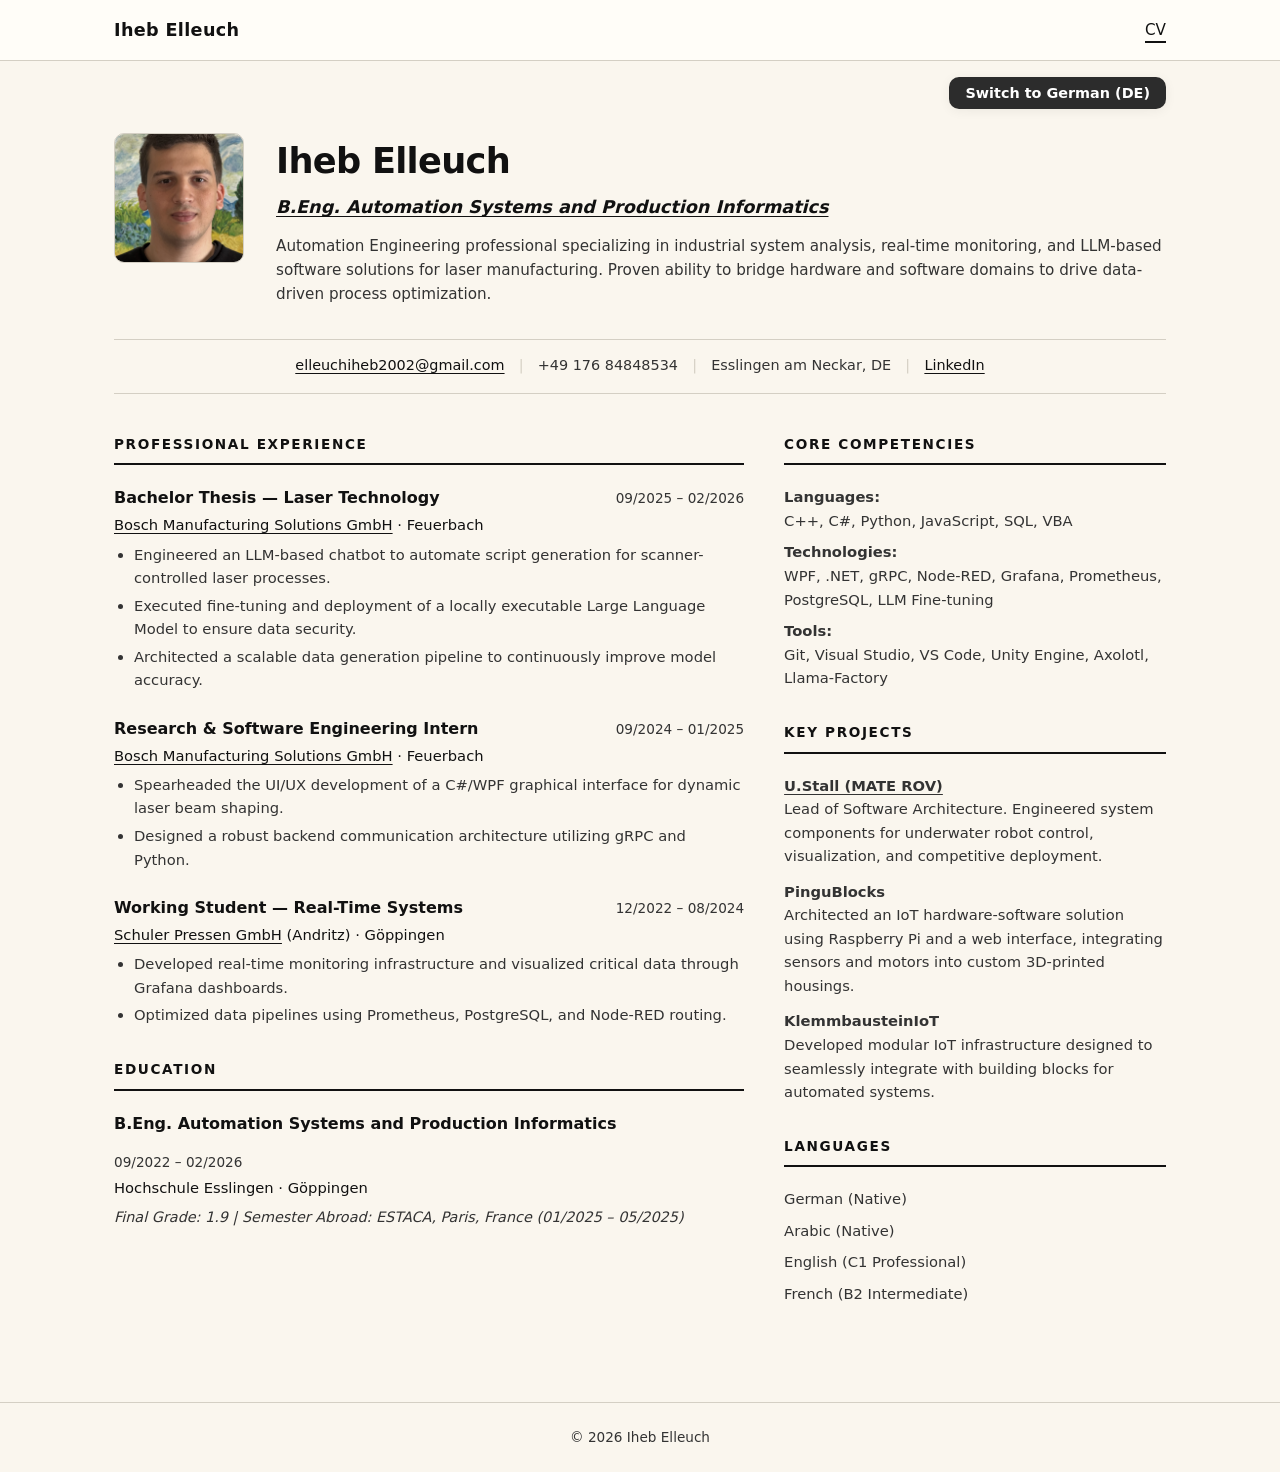
==== index.html @ a7fd56cc "initial push" ====
<!DOCTYPE html>
<html lang="en">
<head>
  <meta charset="UTF-8">
  <meta name="viewport" content="width=device-width, initial-scale=1.0">
  <title>Iheb Elleuch — CV</title>
  <link rel="stylesheet" href="css/styles.css">
  <style>
    /* Language Toggle Logic */
    body.lang-en .de { display: none !important; }
    body.lang-de .en { display: none !important; }
    
    .lang-toggle-container {
      max-width: var(--max-width);
      margin: 1rem auto -1rem;
      padding: 0 1.5rem;
      display: flex;
      justify-content: flex-end;
    }
    
    .lang-toggle-btn {
      background-color: var(--accent);
      color: #fff;
      border: none;
      padding: 8px 16px;
      border-radius: var(--radius);
      cursor: pointer;
      font-size: 0.9rem;
      font-weight: 600;
      font-family: inherit;
      transition: opacity 0.2s ease;
      box-shadow: var(--shadow);
    }
    
    .lang-toggle-btn:hover {
      opacity: 0.8;
    }
    
    @media print {
      .lang-toggle-container, .site-header, .site-footer { display: none; }
      body { background-color: #fff; }
    }
  </style>
</head>
<body class="lang-en">

  <header class="site-header">
    <div class="nav-inner">
      <a href="index.html" class="site-name">Iheb Elleuch</a>
      <nav>
        <ul class="site-nav">
          <li><a href="index.html" class="active">CV</a></li>
        </ul>
      </nav>
    </div>
  </header>

  <div class="lang-toggle-container">
    <button id="langToggleBtn" class="lang-toggle-btn">
      <span class="en">Switch to German (DE)</span>
      <span class="de">Wechseln zu Englisch (EN)</span>
    </button>
  </div>

  <main>
    <header class="cv-header">
      <img src="images/cv/cv_picture.JPG" alt="Iheb Elleuch" class="cv-photo">
      <div class="cv-intro">
        <h1>Iheb Elleuch</h1>
        <p class="degree">
          <span class="en"><a href="https://www.hs-esslingen.de/en/automation-systems-and-production-informatics" target="_blank" rel="noopener">B.Eng. Automation Systems and Production Informatics</a></span>
          <span class="de"><a href="https://www.hs-esslingen.de/automatisierungstechnik-und-produktionsinformatik-an-der-hochschule-esslingen" target="_blank" rel="noopener">B.Eng. Automatisierungssysteme und Produktionsinformatik</a></span>
        </p>
        <div class="summary">
          <p class="en">Automation Engineering professional specializing in industrial system analysis, real-time monitoring, and LLM-based software solutions for laser manufacturing. Proven ability to bridge hardware and software domains to drive data-driven process optimization.</p>
          <p class="de">Automatisierungstechnik-Absolvent spezialisiert auf die Analyse industrieller Systeme, Echtzeit-Überwachung und LLM-basierte Softwarelösungen für die Laserfertigung. Nachgewiesene Fähigkeit, Hardware und Software zur datengetriebenen Prozessoptimierung zu verknüpfen.</p>
        </div>
      </div>
    </header>

    <div class="contact-bar">
      <span><a href="mailto:elleuchiheb2002@gmail.com">elleuchiheb2002@gmail.com</a></span>
      <span class="contact-separator">|</span>
      <span>+49 176 84848534</span>
      <span class="contact-separator">|</span>
      <span>Esslingen am Neckar, DE</span>
      <span class="contact-separator">|</span>
      <span><a href="https://de.linkedin.com/in/iheb-elleuch" target="_blank" rel="noopener">LinkedIn</a></span>
    </div>

    <div class="cv-body">
      <div class="cv-main">
        
        <section class="cv-section">
          <h2><span class="en">Professional Experience</span><span class="de">Berufserfahrung</span></h2>

          <article class="entry">
            <div class="entry-header">
              <span class="entry-title">
                <span class="en">Bachelor Thesis — Laser Technology</span>
                <span class="de">Bachelor-Thesis — Lasertechnik</span>
              </span>
              <span class="entry-date">09/2025 – 02/2026</span>
            </div>
            <p class="entry-org"><a href="https://www.boschmanufacturingsolutions.com/" target="_blank" rel="noopener">Bosch Manufacturing Solutions GmbH</a> · Feuerbach</p>
            <ul>
              <li class="en">Engineered an LLM-based chatbot to automate script generation for scanner-controlled laser processes.</li>
              <li class="en">Executed fine-tuning and deployment of a locally executable Large Language Model to ensure data security.</li>
              <li class="en">Architected a scalable data generation pipeline to continuously improve model accuracy.</li>
              <li class="de">Entwicklung eines LLM-basierten Chatbots zur automatisierten Skripterstellung für Scanner-gesteuerte Laserprozesse.</li>
              <li class="de">Feinabstimmung und sichere Bereitstellung eines lokal ausführbaren Large Language Models.</li>
              <li class="de">Architektur einer skalierbaren Daten-Generierungspipeline zur kontinuierlichen Modellverbesserung.</li>
            </ul>
          </article>

          <article class="entry">
            <div class="entry-header">
              <span class="entry-title">
                <span class="en">Research & Software Engineering Intern</span>
                <span class="de">Praktikant — Research & Software Engineering</span>
              </span>
              <span class="entry-date">09/2024 – 01/2025</span>
            </div>
            <p class="entry-org"><a href="https://www.boschmanufacturingsolutions.com/" target="_blank" rel="noopener">Bosch Manufacturing Solutions GmbH</a> · Feuerbach</p>
            <ul>
              <li class="en">Spearheaded the UI/UX development of a C#/WPF graphical interface for dynamic laser beam shaping.</li>
              <li class="en">Designed a robust backend communication architecture utilizing gRPC and Python.</li>
              <li class="de">Leitung der UI/UX-Entwicklung einer grafischen Benutzeroberfläche (C#/WPF) für dynamische Laserstrahl-Formung.</li>
              <li class="de">Entwurf einer robusten Backend-Kommunikationsarchitektur mittels gRPC und Python.</li>
            </ul>
          </article>

          <article class="entry">
            <div class="entry-header">
              <span class="entry-title">
                <span class="en">Working Student — Real-Time Systems</span>
                <span class="de">Werkstudent — Echtzeitsysteme</span>
              </span>
              <span class="entry-date">12/2022 – 08/2024</span>
            </div>
            <p class="entry-org"><a href="https://www.schulergroup.com/" target="_blank" rel="noopener">Schuler Pressen GmbH</a> (Andritz) · Göppingen</p>
            <ul>
              <li class="en">Developed real-time monitoring infrastructure and visualized critical data through Grafana dashboards.</li>
              <li class="en">Optimized data pipelines using Prometheus, PostgreSQL, and Node-RED routing.</li>
              <li class="de">Entwicklung von Echtzeit-Überwachungsinfrastruktur und Visualisierung kritischer Daten in Grafana-Dashboards.</li>
              <li class="de">Optimierung von Daten-Pipelines unter Verwendung von Prometheus, PostgreSQL und Node-RED.</li>
            </ul>
          </article>
        </section>

        <section class="cv-section">
          <h2><span class="en">Education</span><span class="de">Akademischer Werdegang</span></h2>

          <article class="entry">
            <div class="entry-header">
              <span class="entry-title">
                <span class="en"><a href="https://www.hs-esslingen.de/maschinen-und-systeme/studiengaenge/automatisierungssysteme-und-produktionsinformatik-bachelor/" target="_blank" rel="noopener">B.Eng. Automation Systems and Production Informatics</a></span>
                <span class="de"><a href="https://www.hs-esslingen.de/maschinen-und-systeme/studiengaenge/automatisierungssysteme-und-produktionsinformatik-bachelor/" target="_blank" rel="noopener">B.Eng. Automatisierungssysteme und Produktionsinformatik</a></span>
              </span>
              <span class="entry-date">09/2022 – 02/2026</span>
            </div>
            <p class="entry-org">Hochschule Esslingen · Göppingen</p>
            <p class="entry-subtitle">
              <span class="en">Final Grade: 1.9 | Semester Abroad: ESTACA, Paris, France (01/2025 – 05/2025)</span>
              <span class="de">Abschlussnote: 1,9 | Auslandssemester: ESTACA, Paris, Frankreich (01/2025 – 05/2025)</span>
            </p>
          </article>
        </section>

      </div>

      <aside class="cv-sidebar">
        
        <section class="cv-section">
          <h2><span class="en">Core Competencies</span><span class="de">Kompetenzen</span></h2>
          <ul class="skills-list">
            <li>
              <strong><span class="en">Languages:</span><span class="de">Programmiersprachen:</span></strong><br>
              C++, C#, Python, JavaScript, SQL, VBA
            </li>
            <li>
              <strong><span class="en">Technologies:</span><span class="de">Technologien:</span></strong><br>
              WPF, .NET, gRPC, Node-RED, Grafana, Prometheus, PostgreSQL, LLM Fine-tuning
            </li>
            <li>
              <strong><span class="en">Tools:</span><span class="de">Werkzeuge:</span></strong><br>
              Git, Visual Studio, VS Code, Unity Engine, Axolotl, Llama-Factory
            </li>
          </ul>
        </section>

        <section class="cv-section">
          <h2><span class="en">Key Projects</span><span class="de">Schlüsselprojekte</span></h2>
          <ul class="project-list">
            <li>
              <strong><a href="https://www.hs-esslingen.de/wirtschaft-und-technik/forschung/projekte/standard-titel" target="_blank" rel="noopener">U.Stall (MATE ROV)</a></strong><br>
              <span class="en">Lead of Software Architecture. Engineered system components for underwater robot control, visualization, and competitive deployment.</span>
              <span class="de">Leitung der Software-Architektur. Entwicklung von Systemkomponenten für Unterwasser-Robotersteuerung, Visualisierung und Wettbewerbseinsätze.</span>
            </li>
            <li>
              <strong>PinguBlocks</strong><br>
              <span class="en">Architected an IoT hardware-software solution using Raspberry Pi and a web interface, integrating sensors and motors into custom 3D-printed housings.</span>
              <span class="de">Architektur einer IoT-Hardware-Software-Lösung mittels Raspberry Pi und Webinterface, Integration von Sensoren und Motoren in 3D-gedruckte Gehäuse.</span>
            </li>
            <li>
              <strong>KlemmbausteinIoT</strong><br>
              <span class="en">Developed modular IoT infrastructure designed to seamlessly integrate with building blocks for automated systems.</span>
              <span class="de">Entwicklung einer modularen IoT-Infrastruktur zur nahtlosen Integration mit Klemmbausteinen für automatisierte Systeme.</span>
            </li>
          </ul>
        </section>

        <section class="cv-section">
          <h2><span class="en">Languages</span><span class="de">Sprachen</span></h2>
          <ul class="lang-list">
            <li><span class="en">German (Native)</span><span class="de">Deutsch (Muttersprache)</span></li>
            <li><span class="en">Arabic (Native)</span><span class="de">Arabisch (Muttersprache)</span></li>
            <li><span class="en">English (C1 Professional)</span><span class="de">Englisch (C1 Fließend)</span></li>
            <li><span class="en">French (B2 Intermediate)</span><span class="de">Französisch (B2 Fortgeschritten)</span></li>
          </ul>
        </section>

      </aside>
    </div>
  </main>

  <footer class="site-footer">
    <p>&copy; 2026 Iheb Elleuch</p>
  </footer>

  <script src="script.js"></script>
</body>
</html>
---- css/styles.css ----
/* =============================================
   Personal Webpage — shared styles
   Vanilla background, black text, modern layout
   ============================================= */

*,
*::before,
*::after {
  box-sizing: border-box;
  margin: 0;
  padding: 0;
}

:root {
  --bg: #faf6ee;
  --bg-card: #fffdf8;
  --text: #111111;
  --text-muted: #333333;
  --border: #d4cfc4;
  --accent: #2c2c2c;
  --max-width: 1100px;
  --radius: 10px;
  --shadow: 0 2px 12px rgba(0, 0, 0, 0.06);
}

html {
  scroll-behavior: smooth;
}

body {
  font-family: "Segoe UI", system-ui, -apple-system, BlinkMacSystemFont, sans-serif;
  background-color: var(--bg);
  color: var(--text);
  line-height: 1.6;
  font-size: 16px;
  min-height: 100vh;
}

a {
  color: var(--text);
  text-decoration: underline;
  text-underline-offset: 3px;
  transition: opacity 0.2s ease;
}

a:hover {
  opacity: 0.7;
}

/* ---- Navigation ---- */

.site-header {
  background-color: var(--bg-card);
  border-bottom: 1px solid var(--border);
  position: sticky;
  top: 0;
  z-index: 100;
}

.nav-inner {
  max-width: var(--max-width);
  margin: 0 auto;
  padding: 1rem 1.5rem;
  display: flex;
  align-items: center;
  justify-content: space-between;
  gap: 1rem;
}

.site-name {
  font-size: 1.1rem;
  font-weight: 700;
  letter-spacing: 0.02em;
  text-decoration: none;
}

.site-nav {
  display: flex;
  gap: 1.5rem;
  list-style: none;
}

.site-nav a {
  text-decoration: none;
  font-weight: 500;
  font-size: 0.95rem;
  padding-bottom: 2px;
  border-bottom: 2px solid transparent;
}

.site-nav a:hover,
.site-nav a.active {
  opacity: 1;
  border-bottom-color: var(--text);
}

/* ---- Layout ---- */

main {
  max-width: var(--max-width);
  margin: 0 auto;
  padding: 2.5rem 1.5rem 4rem;
}

.page-title {
  font-size: 2rem;
  font-weight: 700;
  margin-bottom: 0.25rem;
  letter-spacing: -0.02em;
}

.page-subtitle {
  color: var(--text-muted);
  margin-bottom: 2.5rem;
  font-size: 1.05rem;
}

/* ---- CV: Header ---- */

.cv-header {
  display: flex;
  gap: 2rem;
  align-items: flex-start;
  margin-bottom: 2rem;
}

.cv-photo {
  flex-shrink: 0;
  width: 130px;
  height: 130px;
  border-radius: var(--radius);
  object-fit: cover;
  border: 1px solid var(--border);
  background-color: var(--bg-card);
}

.cv-photo-placeholder {
  display: flex;
  align-items: center;
  justify-content: center;
  font-size: 2.5rem;
  font-weight: 700;
  color: var(--text-muted);
  background: linear-gradient(135deg, #ede8dc, #e0d9c8);
}

.cv-intro h1 {
  font-size: 2.2rem;
  font-weight: 700;
  letter-spacing: -0.02em;
  margin-bottom: 0.25rem;
}

.cv-intro .degree {
  font-size: 1.1rem;
  font-weight: 600;
  font-style: italic;
  margin-bottom: 0.75rem;
}

.cv-intro .summary {
  color: var(--text-muted);
  font-size: 0.95rem;
}

.cv-intro .summary p + p {
  margin-top: 0.5rem;
}

/* ---- CV: Contact bar ---- */

.contact-bar {
  border-top: 1px solid var(--border);
  border-bottom: 1px solid var(--border);
  padding: 0.85rem 0;
  margin-bottom: 2.5rem;
  text-align: center;
  font-size: 0.9rem;
  color: var(--text-muted);
  line-height: 1.8;
}

.contact-bar a {
  color: var(--text);
}

.contact-separator {
  margin: 0 0.6rem;
  color: var(--border);
}

/* ---- CV: Two-column body ---- */

.cv-body {
  display: grid;
  grid-template-columns: 1.65fr 1fr;
  gap: 2.5rem;
}

/* ---- CV: Sections ---- */

.cv-section {
  margin-bottom: 2rem;
}

.cv-section h2 {
  font-size: 0.85rem;
  font-weight: 700;
  letter-spacing: 0.12em;
  text-transform: uppercase;
  padding-bottom: 0.5rem;
  border-bottom: 2px solid var(--text);
  margin-bottom: 1.25rem;
}

.entry {
  margin-bottom: 1.5rem;
}

.entry-header {
  display: flex;
  justify-content: space-between;
  align-items: baseline;
  gap: 1rem;
  flex-wrap: wrap;
  margin-bottom: 0.15rem;
}

.entry-title {
  font-weight: 700;
  font-size: 1rem;
}

.entry-title a {
  color: inherit;
  text-decoration: none;
}

.entry-title a:hover {
  text-decoration: underline;
  opacity: 1;
}

.project-list a {
  color: inherit;
}

.blog-content a {
  color: var(--text);
  font-weight: 500;
}

.blog-entry:target {
  outline: 2px solid var(--text);
  outline-offset: 4px;
}

.entry-date {
  font-size: 0.85rem;
  color: var(--text-muted);
  white-space: nowrap;
}

.entry-org {
  font-size: 0.92rem;
  margin-bottom: 0.35rem;
}

.entry-subtitle {
  font-style: italic;
  font-size: 0.9rem;
  color: var(--text-muted);
  margin-bottom: 0.35rem;
}

.entry ul {
  margin-left: 1.25rem;
  font-size: 0.92rem;
  color: var(--text-muted);
}

.entry ul li {
  margin-bottom: 0.25rem;
}

.skills-list,
.lang-list,
.project-list {
  list-style: none;
  margin-left: 0;
  font-size: 0.92rem;
}

.skills-list li,
.lang-list li,
.project-list li {
  margin-bottom: 0.5rem;
  color: var(--text-muted);
}

.project-list li + li {
  margin-top: 0.75rem;
}

/* ---- Blog ---- */

.blog-grid {
  display: flex;
  flex-direction: column;
  gap: 2.5rem;
}

/*
  To add a new blog entry, copy the entire <article class="blog-entry"> block
  below and paste it inside .blog-grid. Update the image src, date, title,
  and paragraph text.
*/

.blog-entry {
  display: grid;
  grid-template-columns: 280px 1fr;
  gap: 2rem;
  background-color: var(--bg-card);
  border: 1px solid var(--border);
  border-radius: var(--radius);
  overflow: hidden;
  box-shadow: var(--shadow);
}

.blog-entry img {
  width: 100%;
  height: 100%;
  min-height: 200px;
  object-fit: cover;
  display: block;
}

.blog-content {
  padding: 1.75rem 1.75rem 1.75rem 0;
  display: flex;
  flex-direction: column;
  justify-content: center;
}

.blog-content time {
  font-size: 0.82rem;
  color: var(--text-muted);
  letter-spacing: 0.04em;
  text-transform: uppercase;
  margin-bottom: 0.5rem;
}

.blog-content h2 {
  font-size: 1.35rem;
  font-weight: 700;
  margin-bottom: 0.75rem;
  letter-spacing: -0.01em;
}

.blog-content p {
  color: var(--text-muted);
  font-size: 0.95rem;
}

.blog-content p + p {
  margin-top: 0.75rem;
}

/* ---- Footer ---- */

.site-footer {
  border-top: 1px solid var(--border);
  text-align: center;
  padding: 1.5rem;
  font-size: 0.85rem;
  color: var(--text-muted);
}

/* ---- Responsive ---- */

@media (max-width: 768px) {
  .cv-header {
    flex-direction: column;
    align-items: center;
    text-align: center;
  }

  .cv-body {
    grid-template-columns: 1fr;
  }

  .contact-bar {
    font-size: 0.82rem;
  }

  .contact-separator {
    display: none;
  }

  .contact-bar span {
    display: block;
  }

  .blog-entry {
    grid-template-columns: 1fr;
  }

  .blog-content {
    padding: 1.25rem 1.5rem 1.5rem;
  }

  .nav-inner {
    flex-direction: column;
    align-items: flex-start;
  }
}
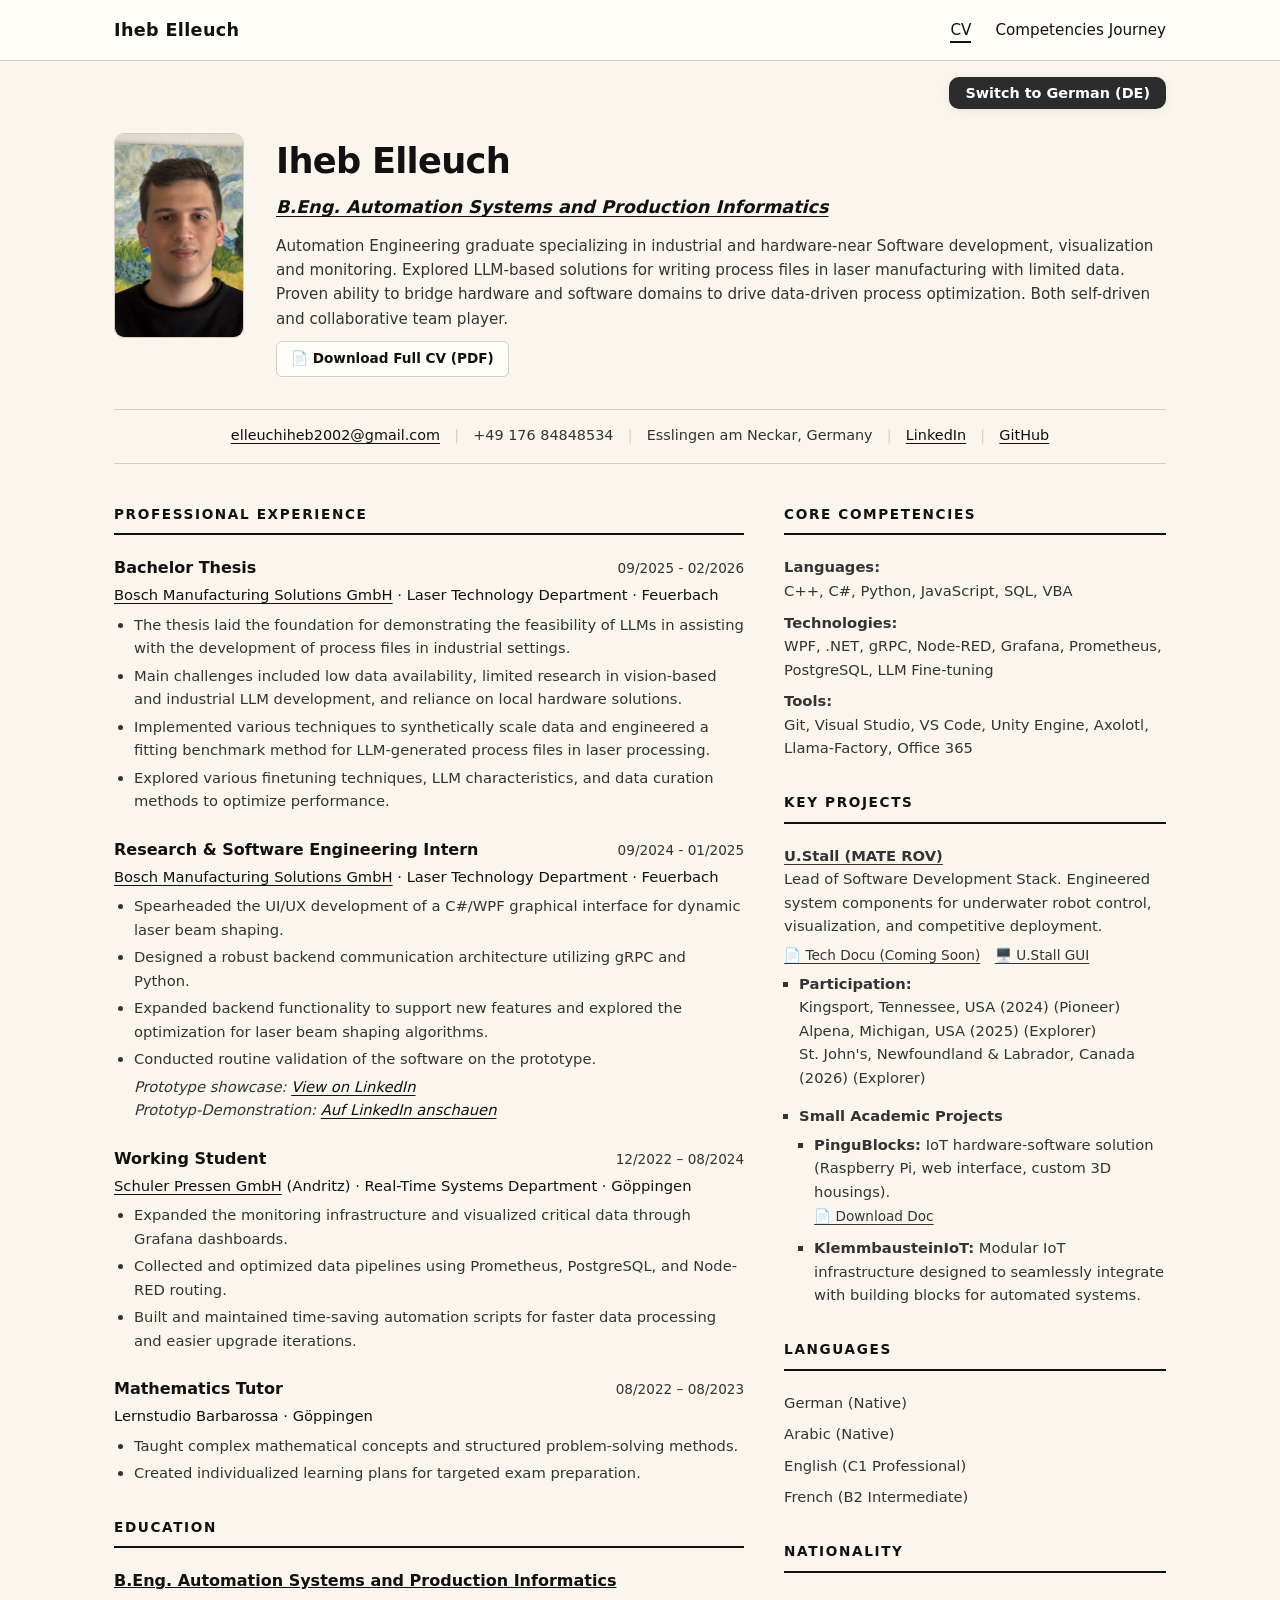
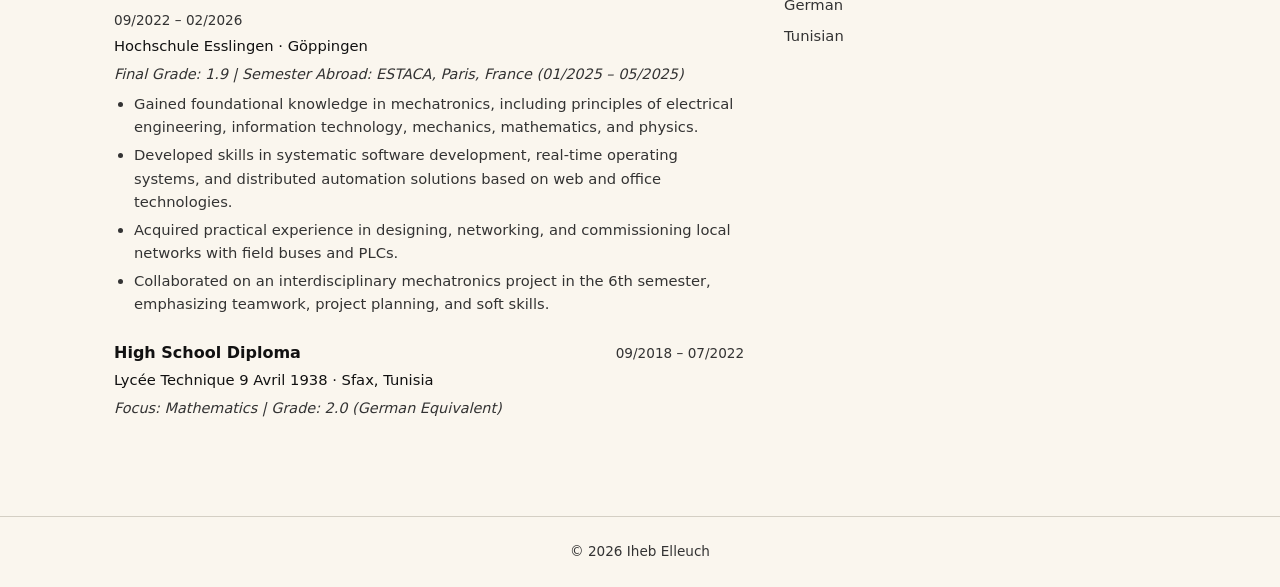
==== commit 50aa1e4a: "Fixed the professional experience, Education, Core Competencies and Halfway the key projects, added " ====
--- a/index.html
+++ b/index.html
@@ -3,7 +3,7 @@
 <head>
   <meta charset="UTF-8">
   <meta name="viewport" content="width=device-width, initial-scale=1.0">
-  <title>Iheb Elleuch — CV</title>
+  <title>Iheb Elleuch - Curriculum Vitae</title>
   <link rel="stylesheet" href="css/styles.css">
   <style>
     /* Language Toggle Logic */
@@ -32,12 +32,31 @@
       box-shadow: var(--shadow);
     }
     
-    .lang-toggle-btn:hover {
-      opacity: 0.8;
-    }
+    .lang-toggle-btn:hover { opacity: 0.8; }
+
+    /* Download Buttons */
+    .download-btn {
+      display: inline-block;
+      background-color: var(--bg-card);
+      border: 1px solid var(--border);
+      color: var(--text);
+      padding: 6px 14px;
+      border-radius: 6px;
+      font-size: 0.85rem;
+      font-weight: 600;
+      text-decoration: none;
+      margin-top: 10px;
+      transition: all 0.2s;
+    }
+    .download-btn:hover {
+      background-color: var(--text);
+      color: var(--bg);
+      text-decoration: none;
+    }
+    .doc-link { font-size: 0.85rem; font-weight: 500; margin-right: 10px; }
     
     @media print {
-      .lang-toggle-container, .site-header, .site-footer { display: none; }
+      .lang-toggle-container, .site-header, .site-footer, .download-btn { display: none; }
       body { background-color: #fff; }
     }
   </style>
@@ -50,6 +69,7 @@
       <nav>
         <ul class="site-nav">
           <li><a href="index.html" class="active">CV</a></li>
+          <li><a href="skills.html"><span class="en">Competencies Journey</span><span class="de">Kompetenz-Entwicklung</span></a></li>
         </ul>
       </nav>
     </div>
@@ -68,12 +88,17 @@
       <div class="cv-intro">
         <h1>Iheb Elleuch</h1>
         <p class="degree">
-          <span class="en"><a href="https://www.hs-esslingen.de/en/automation-systems-and-production-informatics" target="_blank" rel="noopener">B.Eng. Automation Systems and Production Informatics</a></span>
-          <span class="de"><a href="https://www.hs-esslingen.de/automatisierungstechnik-und-produktionsinformatik-an-der-hochschule-esslingen" target="_blank" rel="noopener">B.Eng. Automatisierungssysteme und Produktionsinformatik</a></span>
+          <span class="en"><a href="https://www.hs-esslingen.de/maschinen-und-systeme/studiengaenge/automatisierungssysteme-und-produktionsinformatik-bachelor/" target="_blank" rel="noopener">B.Eng. Automation Systems and Production Informatics</a></span>
+          <span class="de"><a href="https://www.hs-esslingen.de/maschinen-und-systeme/studiengaenge/automatisierungssysteme-und-produktionsinformatik-bachelor/" target="_blank" rel="noopener">B.Eng. Automatisierungssysteme und Produktionsinformatik</a></span>
         </p>
         <div class="summary">
-          <p class="en">Automation Engineering professional specializing in industrial system analysis, real-time monitoring, and LLM-based software solutions for laser manufacturing. Proven ability to bridge hardware and software domains to drive data-driven process optimization.</p>
-          <p class="de">Automatisierungstechnik-Absolvent spezialisiert auf die Analyse industrieller Systeme, Echtzeit-Überwachung und LLM-basierte Softwarelösungen für die Laserfertigung. Nachgewiesene Fähigkeit, Hardware und Software zur datengetriebenen Prozessoptimierung zu verknüpfen.</p>
+          <p class="en">Automation Engineering graduate specializing in industrial and hardware-near Software development, visualization and monitoring. Explored LLM-based solutions for writing process files in laser manufacturing with limited data. Proven ability to bridge hardware and software domains to drive data-driven process optimization. Both self-driven and collaborative team player.</p>
+          <p class="de">Automatisierungstechnik-Absolvent spezialisiert auf die Analyse industrieller und hardware-nahe Systeme, Visualisierung und Überwachung. Habe LLM-basierte Lösungen für die Erstellung von Prozessdateien in der Laserfertigung mit begrenzten Daten erforscht. Nachgewiesene Fähigkeit, Hardware- und Softwarebereiche zu überbrücken, um datengesteuerte Prozessoptimierung voranzutreiben. Sowohl eigenverantwortlich als auch teamfähig.</p>
+          
+          <div class="resume-downloads">
+            <a href="lebenslauf_en.pdf" target="_blank" class="download-btn en">📄 Download Full CV (PDF)</a>
+            <a href="lebenslauf_de.pdf" target="_blank" class="download-btn de">📄 Lebenslauf Herunterladen (PDF)</a>
+          </div>
         </div>
       </div>
     </header>
@@ -83,9 +108,11 @@
       <span class="contact-separator">|</span>
       <span>+49 176 84848534</span>
       <span class="contact-separator">|</span>
-      <span>Esslingen am Neckar, DE</span>
+      <span>Esslingen am Neckar, Germany</span>
       <span class="contact-separator">|</span>
       <span><a href="https://de.linkedin.com/in/iheb-elleuch" target="_blank" rel="noopener">LinkedIn</a></span>
+      <span class="contact-separator">|</span>
+      <span><a href="https://github.com/Sparta-IoT" target="_blank" rel="noopener">GitHub</a></span>
     </div>
 
     <div class="cv-body">
@@ -97,19 +124,24 @@
           <article class="entry">
             <div class="entry-header">
               <span class="entry-title">
-                <span class="en">Bachelor Thesis — Laser Technology</span>
-                <span class="de">Bachelor-Thesis — Lasertechnik</span>
-              </span>
-              <span class="entry-date">09/2025 – 02/2026</span>
-            </div>
-            <p class="entry-org"><a href="https://www.boschmanufacturingsolutions.com/" target="_blank" rel="noopener">Bosch Manufacturing Solutions GmbH</a> · Feuerbach</p>
+                <span class="en">Bachelor Thesis</span>
+                <span class="de">Bachelor-Thesis</span>
+              </span>
+              <span class="entry-date">09/2025 - 02/2026</span>
+            </div>
+            <p class="entry-org"><a href="https://www.boschmanufacturingsolutions.com/" target="_blank" rel="noopener">Bosch Manufacturing Solutions GmbH</a> · Laser Technology Department · Feuerbach</p>
             <ul>
-              <li class="en">Engineered an LLM-based chatbot to automate script generation for scanner-controlled laser processes.</li>
-              <li class="en">Executed fine-tuning and deployment of a locally executable Large Language Model to ensure data security.</li>
-              <li class="en">Architected a scalable data generation pipeline to continuously improve model accuracy.</li>
-              <li class="de">Entwicklung eines LLM-basierten Chatbots zur automatisierten Skripterstellung für Scanner-gesteuerte Laserprozesse.</li>
-              <li class="de">Feinabstimmung und sichere Bereitstellung eines lokal ausführbaren Large Language Models.</li>
-              <li class="de">Architektur einer skalierbaren Daten-Generierungspipeline zur kontinuierlichen Modellverbesserung.</li>
+                <li class="en">The thesis laid the foundation for demonstrating the feasibility of LLMs in assisting with the development of process files in industrial settings.</li>
+                <li class="en">Main challenges included low data availability, limited research in vision-based and industrial LLM development, and reliance on local hardware solutions.</li>
+                <li class="en">Implemented various techniques to synthetically scale data and engineered a fitting benchmark method for LLM-generated process files in laser processing.</li>
+                <li class="en">Explored various finetuning techniques, LLM characteristics, and data curation methods to optimize performance.</li>
+
+
+                <li class="de">Die Thesis legte den Grundstein für den Nachweis der Machbarkeit von LLMs bei der Unterstützung der Entwicklung von Prozessdateien in industriellen Umgebungen.</li>
+                <li class="de">Hauptherausforderungen waren begrenzte Datenverfügbarkeit, fehlende Forschung in der Vision-basierten und industriellen LLM-Entwicklung sowie die Abhängigkeit von lokalen Hardware-Lösungen.</li>
+                <li class="de">Implementierung verschiedener Techniken zur synthetischen Datenskalierung und Entwicklung einer geeigneten Benchmark-Methode für LLM-generierte Prozessdateien in der Laserverarbeitung.</li>
+                <li class="de">Exploration verschiedener Feinabstimmungstechniken, LLM-Charakteristiken und Daten-Kurations-Methoden zur Optimierung der Leistung.</li>
+
             </ul>
           </article>
 
@@ -117,33 +149,61 @@
             <div class="entry-header">
               <span class="entry-title">
                 <span class="en">Research & Software Engineering Intern</span>
-                <span class="de">Praktikant — Research & Software Engineering</span>
-              </span>
-              <span class="entry-date">09/2024 – 01/2025</span>
-            </div>
-            <p class="entry-org"><a href="https://www.boschmanufacturingsolutions.com/" target="_blank" rel="noopener">Bosch Manufacturing Solutions GmbH</a> · Feuerbach</p>
+                <span class="de">Praktikant in Research & Software Engineering</span>
+              </span>
+              <span class="entry-date">09/2024 - 01/2025</span>
+            </div>
+            <p class="entry-org"><a href="https://www.boschmanufacturingsolutions.com/" target="_blank" rel="noopener">Bosch Manufacturing Solutions GmbH</a> · Laser Technology Department · Feuerbach</p>
             <ul>
               <li class="en">Spearheaded the UI/UX development of a C#/WPF graphical interface for dynamic laser beam shaping.</li>
               <li class="en">Designed a robust backend communication architecture utilizing gRPC and Python.</li>
-              <li class="de">Leitung der UI/UX-Entwicklung einer grafischen Benutzeroberfläche (C#/WPF) für dynamische Laserstrahl-Formung.</li>
-              <li class="de">Entwurf einer robusten Backend-Kommunikationsarchitektur mittels gRPC und Python.</li>
+              <li class="en">Expanded backend functionality to support new features and explored the optimization for laser beam shaping algorithms.</li>
+              <li class="en">Conducted routine validation of the software on the prototype.</li>
+              <p class="small"><em>Prototype showcase: <a href="https://www.linkedin.com/feed/update/urn:li:activity:7360064266697097216/?utm_source=share&utm_medium=member_desktop&rcm=ACoAAEjLqnwBWwUsGKeiR2lp2EZqhVwUmLXIras" target="_blank" rel="noopener">View on LinkedIn</a></em></p>
+
+
+              <li class="de">Leitete die UI/UX-Entwicklung einer C#/WPF-Benutzeroberfläche für die dynamische Laserstrahlformung.</li>
+              <li class="de">Entwarf eine robuste Backend-Kommunikationsarchitektur mit gRPC und Python.</li>
+              <li class="de">Erweiterte die Backend-Funktionalität zur Unterstützung neuer Funktionen und optimierte Algorithmen für die Laserstrahlformung.</li>
+              <li class="de">Führte routinemäßige Validierungen des Software-Prototyps durch.</li>
+              <p class="small"><em>Prototyp-Demonstration: <a href="https://www.linkedin.com/feed/update/urn:li:activity:7360064266697097216/?utm_source=share&utm_medium=member_desktop&rcm=ACoAAEjLqnwBWwUsGKeiR2lp2EZqhVwUmLXIras" target="_blank" rel="noopener">Auf LinkedIn anschauen</a></em></p>
+
             </ul>
           </article>
 
           <article class="entry">
             <div class="entry-header">
               <span class="entry-title">
-                <span class="en">Working Student — Real-Time Systems</span>
-                <span class="de">Werkstudent — Echtzeitsysteme</span>
+                <span class="en">Working Student</span>
+                <span class="de">Werkstudent</span>
               </span>
               <span class="entry-date">12/2022 – 08/2024</span>
             </div>
-            <p class="entry-org"><a href="https://www.schulergroup.com/" target="_blank" rel="noopener">Schuler Pressen GmbH</a> (Andritz) · Göppingen</p>
+            <p class="entry-org"><a href="https://www.schulergroup.com/" target="_blank" rel="noopener">Schuler Pressen GmbH</a> (Andritz) · Real-Time Systems Department · Göppingen</p>
             <ul>
-              <li class="en">Developed real-time monitoring infrastructure and visualized critical data through Grafana dashboards.</li>
-              <li class="en">Optimized data pipelines using Prometheus, PostgreSQL, and Node-RED routing.</li>
-              <li class="de">Entwicklung von Echtzeit-Überwachungsinfrastruktur und Visualisierung kritischer Daten in Grafana-Dashboards.</li>
-              <li class="de">Optimierung von Daten-Pipelines unter Verwendung von Prometheus, PostgreSQL und Node-RED.</li>
+              <li class="en">Expanded the monitoring infrastructure and visualized critical data through Grafana dashboards.</li>
+              <li class="en">Collected and optimized data pipelines using Prometheus, PostgreSQL, and Node-RED routing.</li>
+              <li class="en">Built and maintained time-saving automation scripts for faster data processing and easier upgrade iterations.</li>
+          <li class="de">Erweiterte die Überwachungsinfrastruktur und visualisierte kritische Daten durch Grafana-Dashboards.</li>
+<li class="de">Erfasste und optimierte Datenpipelines mit Prometheus, PostgreSQL und Node-RED-Routing.</li>
+<li class="de">Entwickelte und wartete zeitsparende Automatisierungsskripte für schnellere Datenverarbeitung und einfachere Upgrade-Iterationen.</li>
+ </ul>
+          </article>
+
+          <article class="entry">
+            <div class="entry-header">
+              <span class="entry-title">
+                <span class="en">Mathematics Tutor</span>
+                <span class="de">Nachhilfetutor für Mathematik</span>
+              </span>
+              <span class="entry-date">08/2022 – 08/2023</span>
+            </div>
+            <p class="entry-org">Lernstudio Barbarossa · Göppingen</p>
+            <ul>
+              <li class="en">Taught complex mathematical concepts and structured problem-solving methods.</li>
+              <li class="en">Created individualized learning plans for targeted exam preparation.</li>
+              <li class="de">Vermittlung komplexer mathematischer Sachverhalte durch zielgruppengerechte Aufbereitung.</li>
+              <li class="de">Erstellung individueller Lernpläne zur gezielten Prüfungsvorbereitung.</li>
             </ul>
           </article>
         </section>
@@ -154,8 +214,8 @@
           <article class="entry">
             <div class="entry-header">
               <span class="entry-title">
-                <span class="en"><a href="https://www.hs-esslingen.de/maschinen-und-systeme/studiengaenge/automatisierungssysteme-und-produktionsinformatik-bachelor/" target="_blank" rel="noopener">B.Eng. Automation Systems and Production Informatics</a></span>
-                <span class="de"><a href="https://www.hs-esslingen.de/maschinen-und-systeme/studiengaenge/automatisierungssysteme-und-produktionsinformatik-bachelor/" target="_blank" rel="noopener">B.Eng. Automatisierungssysteme und Produktionsinformatik</a></span>
+                <u><span class="en"><a href="https://www.hs-esslingen.de/en/automation-systems-and-production-informatics" target="_blank" rel="noopener">B.Eng. Automation Systems and Production Informatics</a></span></u>
+                 <u><span class="de"><a href="https://www.hs-esslingen.de/automatisierungstechnik-und-produktionsinformatik-an-der-hochschule-esslingen" target="_blank" rel="noopener">B.Eng. Automatisierungssysteme und Produktionsinformatik</a></span></u>
               </span>
               <span class="entry-date">09/2022 – 02/2026</span>
             </div>
@@ -163,6 +223,31 @@
             <p class="entry-subtitle">
               <span class="en">Final Grade: 1.9 | Semester Abroad: ESTACA, Paris, France (01/2025 – 05/2025)</span>
               <span class="de">Abschlussnote: 1,9 | Auslandssemester: ESTACA, Paris, Frankreich (01/2025 – 05/2025)</span>
+              <ul>
+                <li class="en">Gained foundational knowledge in mechatronics, including principles of electrical engineering, information technology, mechanics, mathematics, and physics.</li>
+                <li class="en">Developed skills in systematic software development, real-time operating systems, and distributed automation solutions based on web and office technologies.</li>
+                <li class="en">Acquired practical experience in designing, networking, and commissioning local networks with field buses and PLCs.</li>
+                <li class="en">Collaborated on an interdisciplinary mechatronics project in the 6th semester, emphasizing teamwork, project planning, and soft skills.</li>
+                <li class="de">Erwarb mechatronische Grundausbildung, darunter Grundlagen der Elektrotechnik, Informationstechnik, Mechanik, Mathematik und Physik.</li>
+                <li class="de">Entwickelte Fähigkeiten in der systematischen Softwareentwicklung, bei Echtzeitbetriebssystemen sowie in dezentralen Automatisierungslösungen auf Basis von Web- und Office-Technologien.</li>
+                <li class="de">Sammelte praktische Erfahrung in der Konzeption, Vernetzung und Inbetriebnahme von lokalen Netzen mit Feldbussen und SPS-Steuerungen.</li>
+                <li class="de">Arbeitete im 6. Semester an einem interdisziplinären mechatronischen Projekt mit Fokus auf Teamarbeit, Projektplanung und Softskills.</li>
+              </ul>
+            </p>
+          </article>
+
+          <article class="entry">
+            <div class="entry-header">
+              <span class="entry-title">
+                <span class="en">High School Diploma</span>
+                <span class="de">Allgemeine Hochschulreife</span>
+              </span>
+              <span class="entry-date">09/2018 – 07/2022</span>
+            </div>
+            <p class="entry-org">Lycée Technique 9 Avril 1938 · Sfax, Tunisia</p>
+            <p class="entry-subtitle">
+              <span class="en">Focus: Mathematics | Grade: 2.0 (German Equivalent)</span>
+              <span class="de">Schwerpunkt: Mathematik | Note: 2,0 (Äquivalent)</span>
             </p>
           </article>
         </section>
@@ -184,7 +269,7 @@
             </li>
             <li>
               <strong><span class="en">Tools:</span><span class="de">Werkzeuge:</span></strong><br>
-              Git, Visual Studio, VS Code, Unity Engine, Axolotl, Llama-Factory
+              Git, Visual Studio, VS Code, Unity Engine, Axolotl, Llama-Factory, Office 365
             </li>
           </ul>
         </section>
@@ -194,18 +279,33 @@
           <ul class="project-list">
             <li>
               <strong><a href="https://www.hs-esslingen.de/wirtschaft-und-technik/forschung/projekte/standard-titel" target="_blank" rel="noopener">U.Stall (MATE ROV)</a></strong><br>
-              <span class="en">Lead of Software Architecture. Engineered system components for underwater robot control, visualization, and competitive deployment.</span>
+              <span class="en">Lead of Software Development Stack. Engineered system components for underwater robot control, visualization, and competitive deployment.</span>
               <span class="de">Leitung der Software-Architektur. Entwicklung von Systemkomponenten für Unterwasser-Robotersteuerung, Visualisierung und Wettbewerbseinsätze.</span>
-            </li>
-            <li>
-              <strong>PinguBlocks</strong><br>
-              <span class="en">Architected an IoT hardware-software solution using Raspberry Pi and a web interface, integrating sensors and motors into custom 3D-printed housings.</span>
-              <span class="de">Architektur einer IoT-Hardware-Software-Lösung mittels Raspberry Pi und Webinterface, Integration von Sensoren und Motoren in 3D-gedruckte Gehäuse.</span>
-            </li>
-            <li>
-              <strong>KlemmbausteinIoT</strong><br>
-              <span class="en">Developed modular IoT infrastructure designed to seamlessly integrate with building blocks for automated systems.</span>
-              <span class="de">Entwicklung einer modularen IoT-Infrastruktur zur nahtlosen Integration mit Klemmbausteinen für automatisierte Systeme.</span>
+              <div style="margin-top: 5px;">
+                <a href="#" class="doc-link">📄 Tech Docu (Coming Soon)</a> 
+                <a href="https://github.com/Sparta-IoT" target="_blank" class="doc-link">🖥️ U.Stall GUI</a>
+              </div>
+               <ul style="margin-left: 15px; margin-top: 5px; list-style-type: square; color: var(--text-muted);">
+                <li>
+                  <span class="en"><strong>Participation: </strong><br>Kingsport, Tennessee, USA (2024) (Pioneer)<br> Alpena, Michigan, USA (2025) (Explorer)<br> St. John's, Newfoundland & Labrador, Canada (2026) (Explorer)</span>
+                  <span class="de"><strong>Teilnahme: </strong><br>Kingsport, Tennessee, USA (2024) (Pioneer)<br> Alpena, Michigan, USA (2025) (Explorer)<br> St. John's, Newfoundland & Labrador, Canada (2026) (Explorer)</span>
+
+
+                </li>
+            </li>
+            <li style="margin-top: 15px;">
+              <strong><span class="en">Small Academic Projects</span><span class="de">Kleinskalige akademische Robotikprojekte</span></strong><br>
+              <ul style="margin-left: 15px; margin-top: 5px; list-style-type: square; color: var(--text-muted);">
+                <li>
+                  <span class="en"><strong>PinguBlocks:</strong> IoT hardware-software solution (Raspberry Pi, web interface, custom 3D housings).</span>
+                  <span class="de"><strong>PinguBlocks:</strong> IoT-Hardware-Software-Lösung (Raspberry Pi, Webinterface, 3D-Gehäuse).</span><br>
+                  <a href="Dokumentation_PinguBlocks.pdf" target="_blank" class="doc-link" style="display:inline-block; margin-top:3px;">📄 Download Doc</a>
+                </li>
+                <li style="margin-top: 8px;">
+                  <span class="en"><strong>KlemmbausteinIoT:</strong> Modular IoT infrastructure designed to seamlessly integrate with building blocks for automated systems.</span>
+                  <span class="de"><strong>KlemmbausteinIoT:</strong> Modulare IoT-Infrastruktur zur nahtlosen Integration mit Klemmbausteinen für automatisierte Systeme.</span>
+                </li>
+              </ul>
             </li>
           </ul>
         </section>
@@ -219,6 +319,13 @@
             <li><span class="en">French (B2 Intermediate)</span><span class="de">Französisch (B2 Fortgeschritten)</span></li>
           </ul>
         </section>
+        <section class="cv-section">
+          <h2><span class="en">Nationality</span><span class="de">Staatsangehörigkeit</span></h2>
+          <ul class="lang-list">
+            <li><span class="en">German</span><span class="de">Deutsch</span></li>
+            <li><span class="en">Tunisian</span><span class="de">Tunesisch</span></li>
+          </ul>
+        </section>
 
       </aside>
     </div>
--- a/css/styles.css
+++ b/css/styles.css
@@ -127,12 +127,14 @@
 .cv-photo {
   flex-shrink: 0;
   width: 130px;
-  height: 130px;
+  height: 205px;
   border-radius: var(--radius);
-  object-fit: cover;
+  object-fit: contain;
+  object-position: center;
   border: 1px solid var(--border);
   background-color: var(--bg-card);
 }
+
 
 .cv-photo-placeholder {
   display: flex;
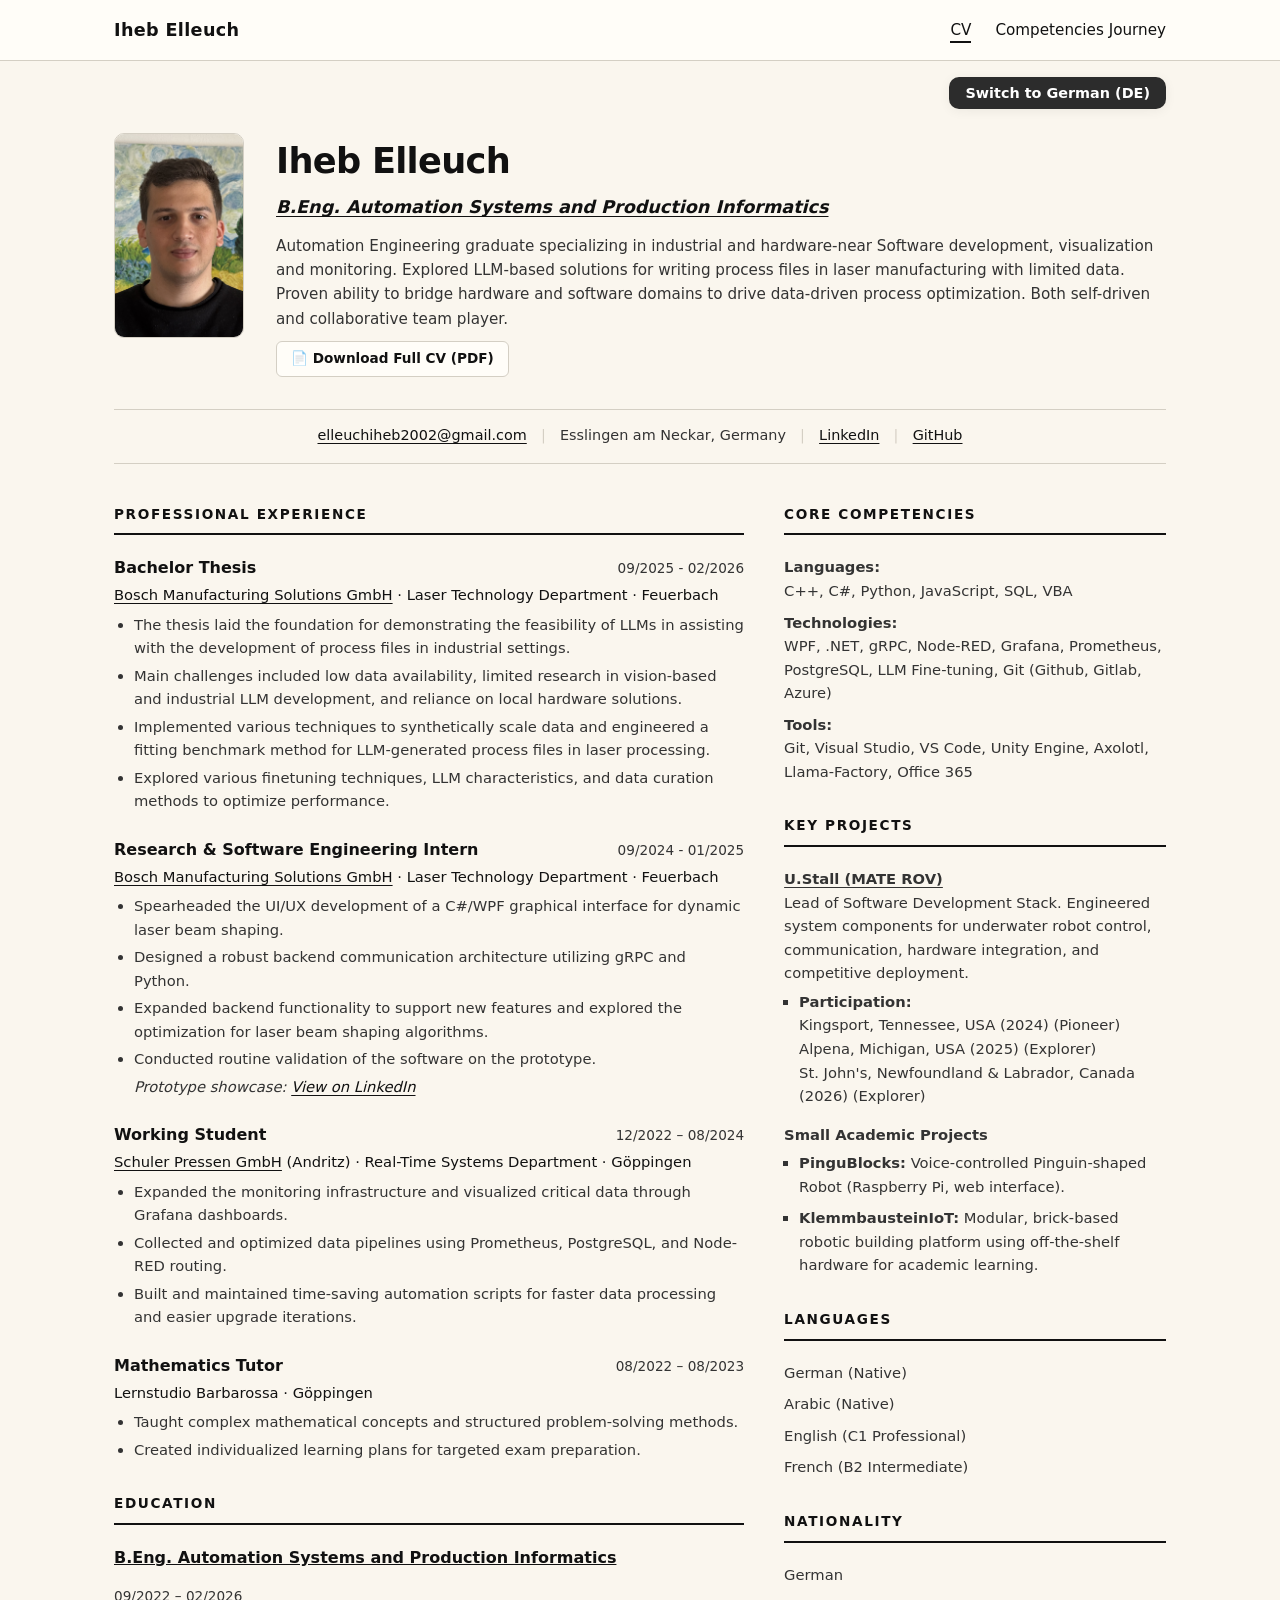
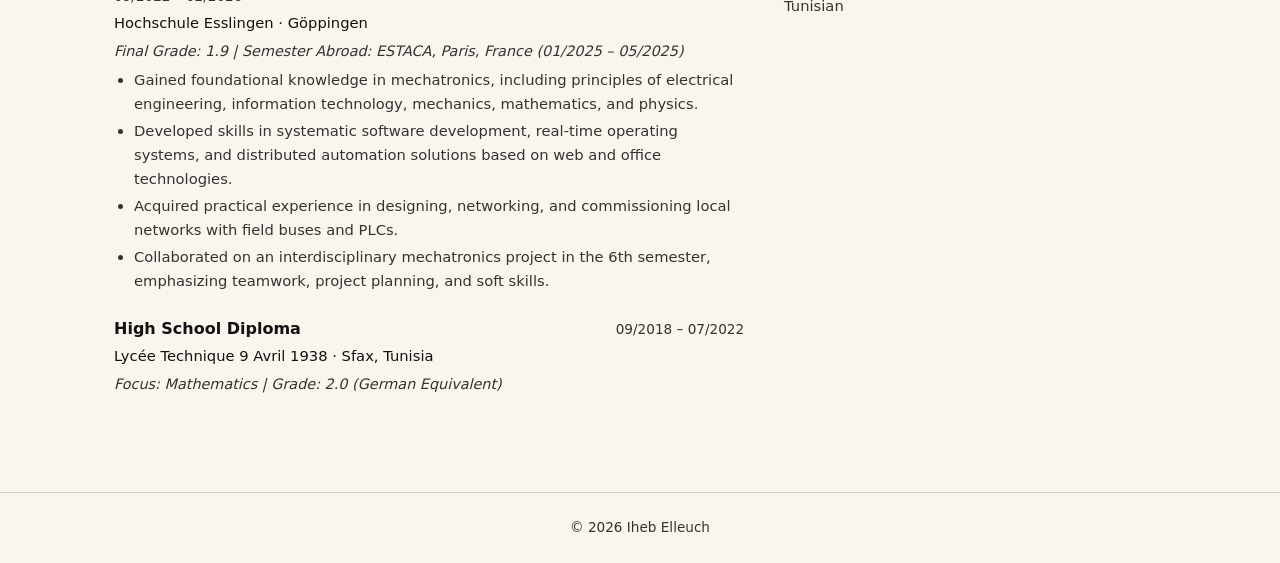
==== commit bac4352c: "cv now matches the webpage. Removed not used links at the U.Stall section. fixed linked-in reference" ====
--- a/index.html
+++ b/index.html
@@ -93,7 +93,7 @@
         </p>
         <div class="summary">
           <p class="en">Automation Engineering graduate specializing in industrial and hardware-near Software development, visualization and monitoring. Explored LLM-based solutions for writing process files in laser manufacturing with limited data. Proven ability to bridge hardware and software domains to drive data-driven process optimization. Both self-driven and collaborative team player.</p>
-          <p class="de">Automatisierungstechnik-Absolvent spezialisiert auf die Analyse industrieller und hardware-nahe Systeme, Visualisierung und Überwachung. Habe LLM-basierte Lösungen für die Erstellung von Prozessdateien in der Laserfertigung mit begrenzten Daten erforscht. Nachgewiesene Fähigkeit, Hardware- und Softwarebereiche zu überbrücken, um datengesteuerte Prozessoptimierung voranzutreiben. Sowohl eigenverantwortlich als auch teamfähig.</p>
+          <p class="de">Automatisierungstechnik-Absolvent spezialisiert auf industrielle und hardwarenahe Softwareentwicklung, Visualisierung und Überwachung. Habe LLM-basierte Lösungen für die Erstellung von Prozessdateien in der Laserfertigung mit begrenzten Daten erforscht. Nachgewiesene Fähigkeit, Hardware- und Softwarebereiche zu überbrücken, um datengesteuerte Prozessoptimierung voranzutreiben. Sowohl eigenverantwortlich als auch teamfähig.</p>
           
           <div class="resume-downloads">
             <a href="lebenslauf_en.pdf" target="_blank" class="download-btn en">📄 Download Full CV (PDF)</a>
@@ -106,8 +106,6 @@
     <div class="contact-bar">
       <span><a href="mailto:elleuchiheb2002@gmail.com">elleuchiheb2002@gmail.com</a></span>
       <span class="contact-separator">|</span>
-      <span>+49 176 84848534</span>
-      <span class="contact-separator">|</span>
       <span>Esslingen am Neckar, Germany</span>
       <span class="contact-separator">|</span>
       <span><a href="https://de.linkedin.com/in/iheb-elleuch" target="_blank" rel="noopener">LinkedIn</a></span>
@@ -136,12 +134,10 @@
                 <li class="en">Implemented various techniques to synthetically scale data and engineered a fitting benchmark method for LLM-generated process files in laser processing.</li>
                 <li class="en">Explored various finetuning techniques, LLM characteristics, and data curation methods to optimize performance.</li>
 
-
                 <li class="de">Die Thesis legte den Grundstein für den Nachweis der Machbarkeit von LLMs bei der Unterstützung der Entwicklung von Prozessdateien in industriellen Umgebungen.</li>
                 <li class="de">Hauptherausforderungen waren begrenzte Datenverfügbarkeit, fehlende Forschung in der Vision-basierten und industriellen LLM-Entwicklung sowie die Abhängigkeit von lokalen Hardware-Lösungen.</li>
                 <li class="de">Implementierung verschiedener Techniken zur synthetischen Datenskalierung und Entwicklung einer geeigneten Benchmark-Methode für LLM-generierte Prozessdateien in der Laserverarbeitung.</li>
                 <li class="de">Exploration verschiedener Feinabstimmungstechniken, LLM-Charakteristiken und Daten-Kurations-Methoden zur Optimierung der Leistung.</li>
-
             </ul>
           </article>
 
@@ -159,15 +155,13 @@
               <li class="en">Designed a robust backend communication architecture utilizing gRPC and Python.</li>
               <li class="en">Expanded backend functionality to support new features and explored the optimization for laser beam shaping algorithms.</li>
               <li class="en">Conducted routine validation of the software on the prototype.</li>
-              <p class="small"><em>Prototype showcase: <a href="https://www.linkedin.com/feed/update/urn:li:activity:7360064266697097216/?utm_source=share&utm_medium=member_desktop&rcm=ACoAAEjLqnwBWwUsGKeiR2lp2EZqhVwUmLXIras" target="_blank" rel="noopener">View on LinkedIn</a></em></p>
-
+              <p class="small en"><em>Prototype showcase: <a href="https://www.linkedin.com/feed/update/urn:li:activity:7360064266697097216/?utm_source=share&utm_medium=member_desktop&rcm=ACoAAEjLqnwBWwUsGKeiR2lp2EZqhVwUmLXIras" target="_blank" rel="noopener">View on LinkedIn</a></em></p>
 
               <li class="de">Leitete die UI/UX-Entwicklung einer C#/WPF-Benutzeroberfläche für die dynamische Laserstrahlformung.</li>
               <li class="de">Entwarf eine robuste Backend-Kommunikationsarchitektur mit gRPC und Python.</li>
               <li class="de">Erweiterte die Backend-Funktionalität zur Unterstützung neuer Funktionen und optimierte Algorithmen für die Laserstrahlformung.</li>
               <li class="de">Führte routinemäßige Validierungen des Software-Prototyps durch.</li>
-              <p class="small"><em>Prototyp-Demonstration: <a href="https://www.linkedin.com/feed/update/urn:li:activity:7360064266697097216/?utm_source=share&utm_medium=member_desktop&rcm=ACoAAEjLqnwBWwUsGKeiR2lp2EZqhVwUmLXIras" target="_blank" rel="noopener">Auf LinkedIn anschauen</a></em></p>
-
+              <p class="small de"><em>Prototyp-Demonstration: <a href="https://www.linkedin.com/feed/update/urn:li:activity:7360064266697097216/?utm_source=share&utm_medium=member_desktop&rcm=ACoAAEjLqnwBWwUsGKeiR2lp2EZqhVwUmLXIras" target="_blank" rel="noopener">Auf LinkedIn anschauen</a></em></p>
             </ul>
           </article>
 
@@ -184,10 +178,10 @@
               <li class="en">Expanded the monitoring infrastructure and visualized critical data through Grafana dashboards.</li>
               <li class="en">Collected and optimized data pipelines using Prometheus, PostgreSQL, and Node-RED routing.</li>
               <li class="en">Built and maintained time-saving automation scripts for faster data processing and easier upgrade iterations.</li>
-          <li class="de">Erweiterte die Überwachungsinfrastruktur und visualisierte kritische Daten durch Grafana-Dashboards.</li>
-<li class="de">Erfasste und optimierte Datenpipelines mit Prometheus, PostgreSQL und Node-RED-Routing.</li>
-<li class="de">Entwickelte und wartete zeitsparende Automatisierungsskripte für schnellere Datenverarbeitung und einfachere Upgrade-Iterationen.</li>
- </ul>
+              <li class="de">Erweiterte die Überwachungsinfrastruktur und visualisierte kritische Daten durch Grafana-Dashboards.</li>
+              <li class="de">Erfasste und optimierte Datenpipelines mit Prometheus, PostgreSQL und Node-RED-Routing.</li>
+              <li class="de">Entwickelte und wartete zeitsparende Automatisierungsskripte für schnellere Datenverarbeitung und einfachere Upgrade-Iterationen.</li>
+            </ul>
           </article>
 
           <article class="entry">
@@ -202,7 +196,7 @@
             <ul>
               <li class="en">Taught complex mathematical concepts and structured problem-solving methods.</li>
               <li class="en">Created individualized learning plans for targeted exam preparation.</li>
-              <li class="de">Vermittlung komplexer mathematischer Sachverhalte durch zielgruppengerechte Aufbereitung.</li>
+              <li class="de">Vermittlung komplexer mathematischer Konzepte und strukturierter Problemlösungsmethoden.</li>
               <li class="de">Erstellung individueller Lernpläne zur gezielten Prüfungsvorbereitung.</li>
             </ul>
           </article>
@@ -265,7 +259,7 @@
             </li>
             <li>
               <strong><span class="en">Technologies:</span><span class="de">Technologien:</span></strong><br>
-              WPF, .NET, gRPC, Node-RED, Grafana, Prometheus, PostgreSQL, LLM Fine-tuning
+              WPF, .NET, gRPC, Node-RED, Grafana, Prometheus, PostgreSQL, LLM Fine-tuning, Git (Github, Gitlab, Azure)
             </li>
             <li>
               <strong><span class="en">Tools:</span><span class="de">Werkzeuge:</span></strong><br>
@@ -279,31 +273,25 @@
           <ul class="project-list">
             <li>
               <strong><a href="https://www.hs-esslingen.de/wirtschaft-und-technik/forschung/projekte/standard-titel" target="_blank" rel="noopener">U.Stall (MATE ROV)</a></strong><br>
-              <span class="en">Lead of Software Development Stack. Engineered system components for underwater robot control, visualization, and competitive deployment.</span>
-              <span class="de">Leitung der Software-Architektur. Entwicklung von Systemkomponenten für Unterwasser-Robotersteuerung, Visualisierung und Wettbewerbseinsätze.</span>
-              <div style="margin-top: 5px;">
-                <a href="#" class="doc-link">📄 Tech Docu (Coming Soon)</a> 
-                <a href="https://github.com/Sparta-IoT" target="_blank" class="doc-link">🖥️ U.Stall GUI</a>
-              </div>
+              <span class="en">Lead of Software Development Stack. Engineered system components for underwater robot control, communication, hardware integration, and competitive deployment.</span>
+              <span class="de">Leitung der Software-Architektur. Entwicklung von Systemkomponenten für Unterwasser-Robotersteuerung, Kommunikation, Hardware-Integration und Wettbewerbseinsätze.</span>
                <ul style="margin-left: 15px; margin-top: 5px; list-style-type: square; color: var(--text-muted);">
                 <li>
                   <span class="en"><strong>Participation: </strong><br>Kingsport, Tennessee, USA (2024) (Pioneer)<br> Alpena, Michigan, USA (2025) (Explorer)<br> St. John's, Newfoundland & Labrador, Canada (2026) (Explorer)</span>
                   <span class="de"><strong>Teilnahme: </strong><br>Kingsport, Tennessee, USA (2024) (Pioneer)<br> Alpena, Michigan, USA (2025) (Explorer)<br> St. John's, Newfoundland & Labrador, Canada (2026) (Explorer)</span>
-
-
                 </li>
+               </ul>
             </li>
             <li style="margin-top: 15px;">
               <strong><span class="en">Small Academic Projects</span><span class="de">Kleinskalige akademische Robotikprojekte</span></strong><br>
               <ul style="margin-left: 15px; margin-top: 5px; list-style-type: square; color: var(--text-muted);">
                 <li>
-                  <span class="en"><strong>PinguBlocks:</strong> IoT hardware-software solution (Raspberry Pi, web interface, custom 3D housings).</span>
-                  <span class="de"><strong>PinguBlocks:</strong> IoT-Hardware-Software-Lösung (Raspberry Pi, Webinterface, 3D-Gehäuse).</span><br>
-                  <a href="Dokumentation_PinguBlocks.pdf" target="_blank" class="doc-link" style="display:inline-block; margin-top:3px;">📄 Download Doc</a>
+                  <span class="en"><strong>PinguBlocks:</strong> Voice-controlled Pinguin-shaped Robot (Raspberry Pi, web interface).</span>
+                  <span class="de"><strong>PinguBlocks:</strong> Sprachgesteuerter, als Pinguin verkleideter, Roboter (Raspberry Pi, Webinterface).</span><br>
                 </li>
                 <li style="margin-top: 8px;">
-                  <span class="en"><strong>KlemmbausteinIoT:</strong> Modular IoT infrastructure designed to seamlessly integrate with building blocks for automated systems.</span>
-                  <span class="de"><strong>KlemmbausteinIoT:</strong> Modulare IoT-Infrastruktur zur nahtlosen Integration mit Klemmbausteinen für automatisierte Systeme.</span>
+                  <span class="en"><strong>KlemmbausteinIoT:</strong> Modular, brick-based robotic building platform using off-the-shelf hardware for academic learning.</span>
+                  <span class="de"><strong>KlemmbausteinIoT:</strong> Modulare Robotik-Bauplatform mit ziegelsteinähnlichen Komponenten und handelsüblicher Hardware für den akademischen Unterricht.</span>
                 </li>
               </ul>
             </li>
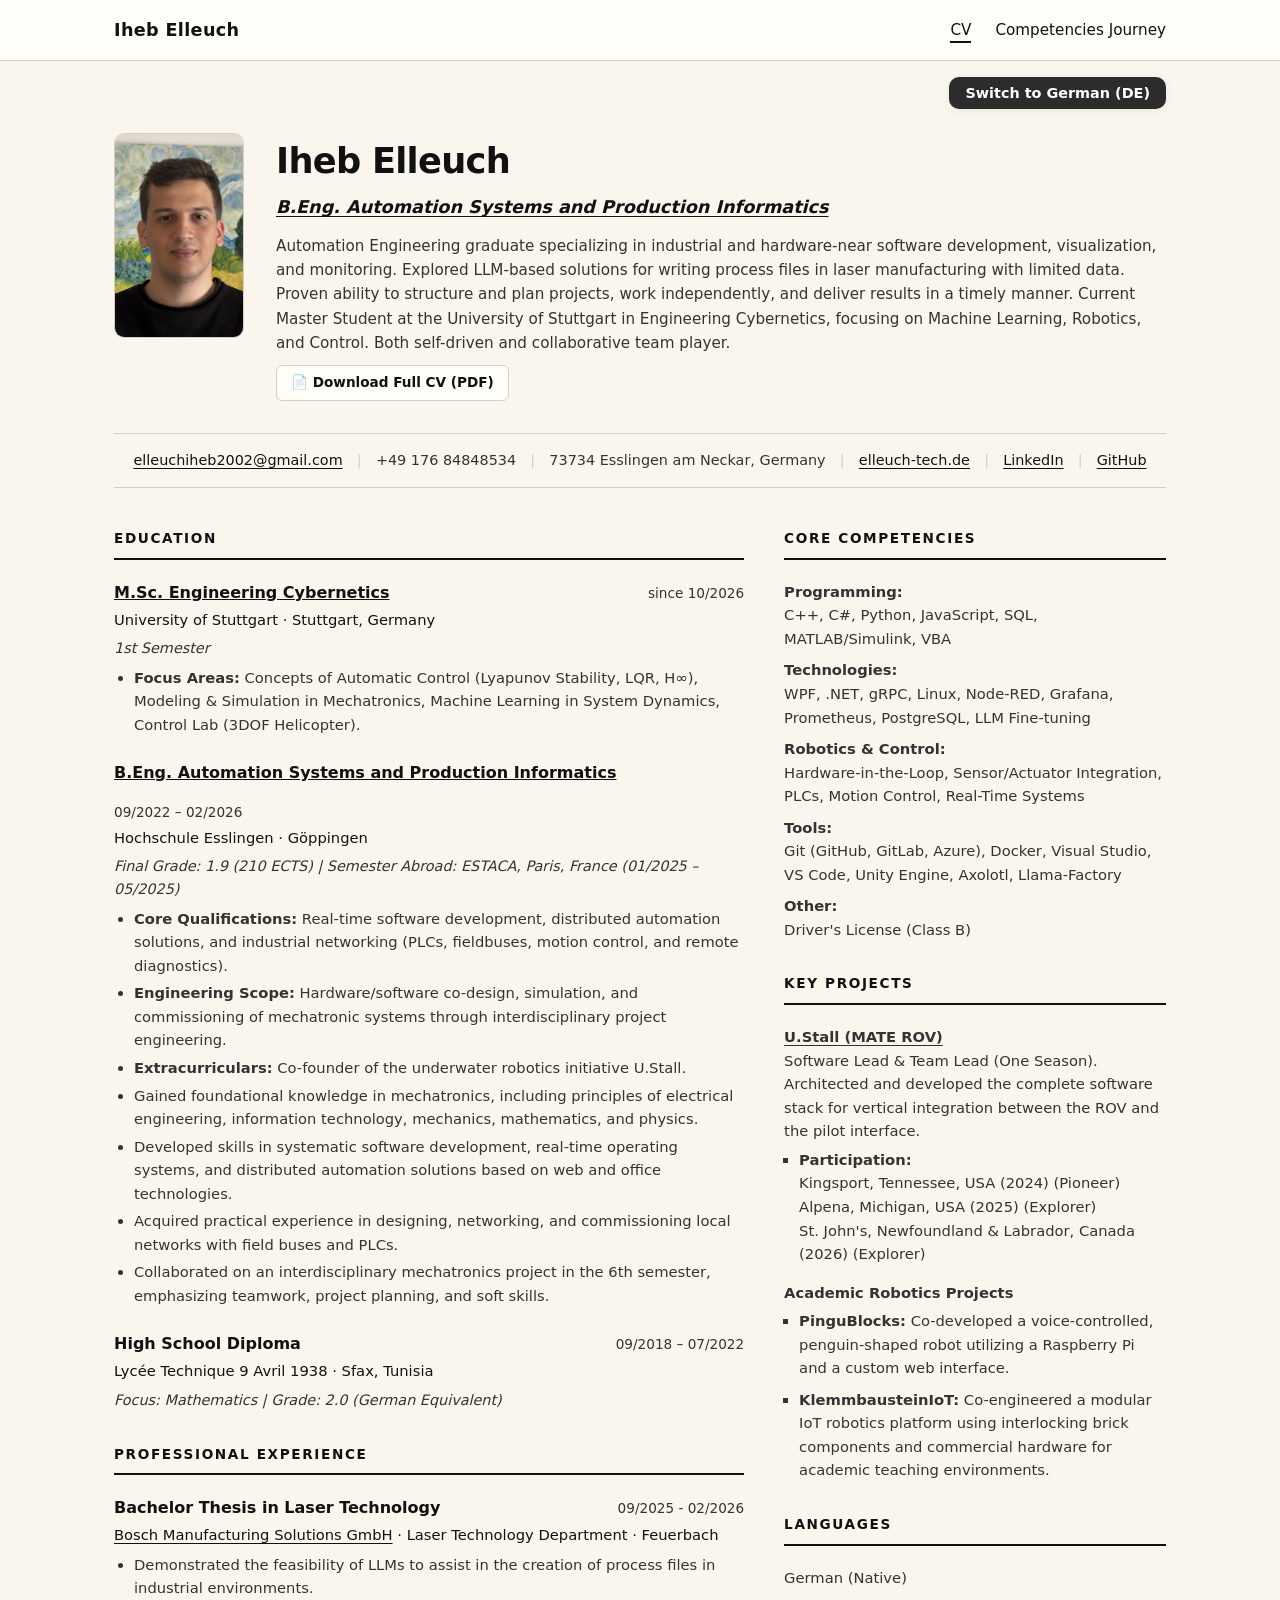
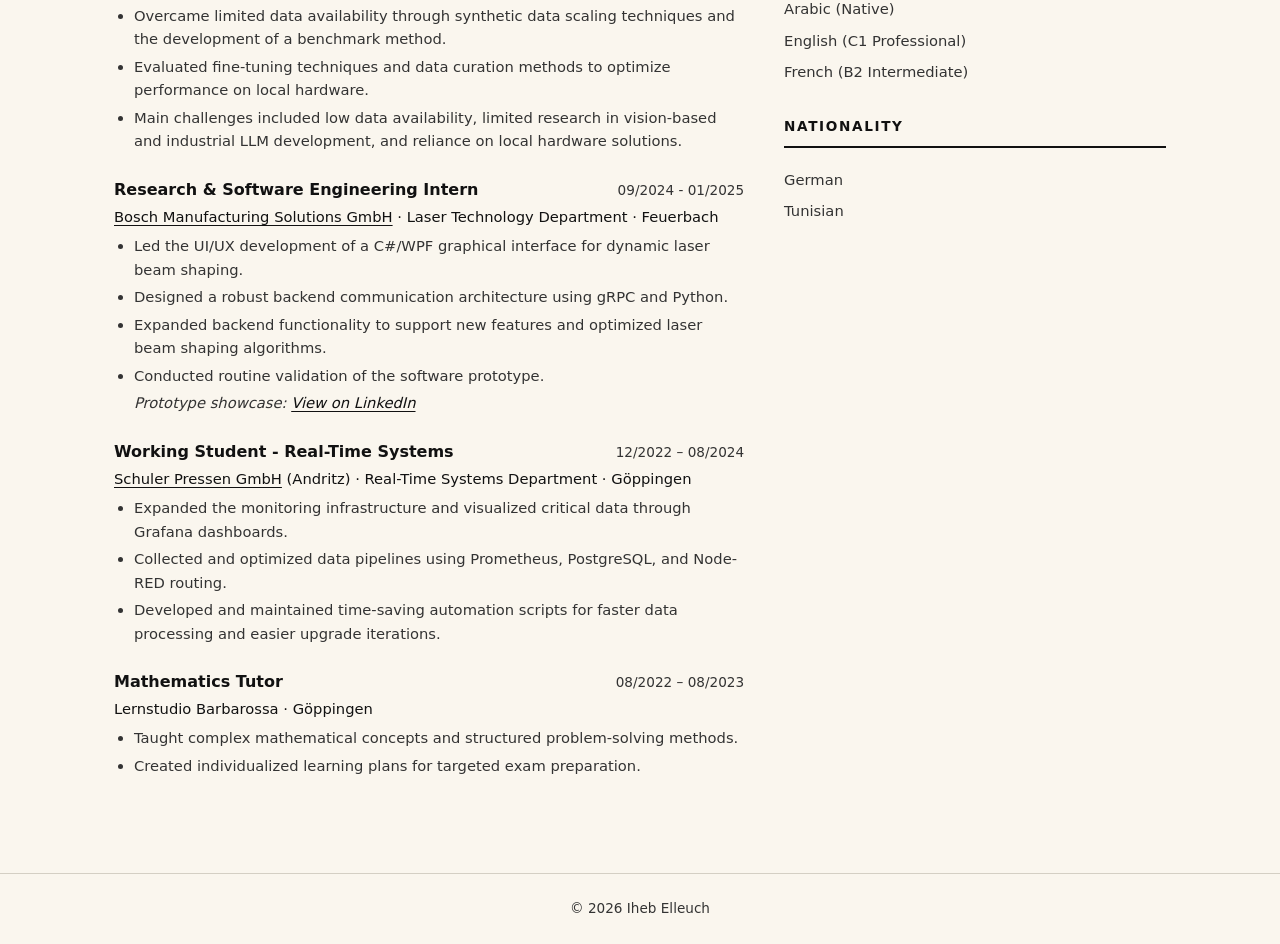
==== commit 6e91884b: "Update CV webpage with latest TeX changes: add Master's degree, new competencies, updated descriptio" ====
--- a/index.html
+++ b/index.html
@@ -92,8 +92,8 @@
           <span class="de"><a href="https://www.hs-esslingen.de/maschinen-und-systeme/studiengaenge/automatisierungssysteme-und-produktionsinformatik-bachelor/" target="_blank" rel="noopener">B.Eng. Automatisierungssysteme und Produktionsinformatik</a></span>
         </p>
         <div class="summary">
-          <p class="en">Automation Engineering graduate specializing in industrial and hardware-near Software development, visualization and monitoring. Explored LLM-based solutions for writing process files in laser manufacturing with limited data. Proven ability to bridge hardware and software domains to drive data-driven process optimization. Both self-driven and collaborative team player.</p>
-          <p class="de">Automatisierungstechnik-Absolvent spezialisiert auf industrielle und hardwarenahe Softwareentwicklung, Visualisierung und Überwachung. Habe LLM-basierte Lösungen für die Erstellung von Prozessdateien in der Laserfertigung mit begrenzten Daten erforscht. Nachgewiesene Fähigkeit, Hardware- und Softwarebereiche zu überbrücken, um datengesteuerte Prozessoptimierung voranzutreiben. Sowohl eigenverantwortlich als auch teamfähig.</p>
+          <p class="en">Automation Engineering graduate specializing in industrial and hardware-near software development, visualization, and monitoring. Explored LLM-based solutions for writing process files in laser manufacturing with limited data. Proven ability to structure and plan projects, work independently, and deliver results in a timely manner. Current Master Student at the University of Stuttgart in Engineering Cybernetics, focusing on Machine Learning, Robotics, and Control. Both self-driven and collaborative team player.</p>
+          <p class="de">Absolvent der Automatisierungstechnik, spezialisiert auf industrielle und hardwarenahe Softwareentwicklung, Visualisierung und Überwachung. Erforschte LLM-basierte Lösungen zur Erstellung von Prozessdateien in der Laserfertigung mit begrenzten Daten. Nachgewiesene Fähigkeit, Projekte zu strukturieren, eigenverantwortlich zu arbeiten und Ergebnisse termingerecht zu liefern. Aktueller Masterstudent der Technischen Kybernetik an der Universität Stuttgart mit Schwerpunkt auf Maschinelles Lernen, Robotik und Regelungstechnik. Sowohl eigenverantwortlich als auch teamfähig.</p>
           
           <div class="resume-downloads">
             <a href="lebenslauf_en.pdf" target="_blank" class="download-btn en">📄 Download Full CV (PDF)</a>
@@ -106,7 +106,11 @@
     <div class="contact-bar">
       <span><a href="mailto:elleuchiheb2002@gmail.com">elleuchiheb2002@gmail.com</a></span>
       <span class="contact-separator">|</span>
-      <span>Esslingen am Neckar, Germany</span>
+      <span>+49 176 84848534</span>
+      <span class="contact-separator">|</span>
+      <span>73734 Esslingen am Neckar, Germany</span>
+      <span class="contact-separator">|</span>
+      <span><a href="https://elleuch-tech.de/" target="_blank" rel="noopener">elleuch-tech.de</a></span>
       <span class="contact-separator">|</span>
       <span><a href="https://de.linkedin.com/in/iheb-elleuch" target="_blank" rel="noopener">LinkedIn</a></span>
       <span class="contact-separator">|</span>
@@ -115,95 +119,28 @@
 
     <div class="cv-body">
       <div class="cv-main">
-        
-        <section class="cv-section">
-          <h2><span class="en">Professional Experience</span><span class="de">Berufserfahrung</span></h2>
-
-          <article class="entry">
-            <div class="entry-header">
-              <span class="entry-title">
-                <span class="en">Bachelor Thesis</span>
-                <span class="de">Bachelor-Thesis</span>
-              </span>
-              <span class="entry-date">09/2025 - 02/2026</span>
-            </div>
-            <p class="entry-org"><a href="https://www.boschmanufacturingsolutions.com/" target="_blank" rel="noopener">Bosch Manufacturing Solutions GmbH</a> · Laser Technology Department · Feuerbach</p>
-            <ul>
-                <li class="en">The thesis laid the foundation for demonstrating the feasibility of LLMs in assisting with the development of process files in industrial settings.</li>
-                <li class="en">Main challenges included low data availability, limited research in vision-based and industrial LLM development, and reliance on local hardware solutions.</li>
-                <li class="en">Implemented various techniques to synthetically scale data and engineered a fitting benchmark method for LLM-generated process files in laser processing.</li>
-                <li class="en">Explored various finetuning techniques, LLM characteristics, and data curation methods to optimize performance.</li>
-
-                <li class="de">Die Thesis legte den Grundstein für den Nachweis der Machbarkeit von LLMs bei der Unterstützung der Entwicklung von Prozessdateien in industriellen Umgebungen.</li>
-                <li class="de">Hauptherausforderungen waren begrenzte Datenverfügbarkeit, fehlende Forschung in der Vision-basierten und industriellen LLM-Entwicklung sowie die Abhängigkeit von lokalen Hardware-Lösungen.</li>
-                <li class="de">Implementierung verschiedener Techniken zur synthetischen Datenskalierung und Entwicklung einer geeigneten Benchmark-Methode für LLM-generierte Prozessdateien in der Laserverarbeitung.</li>
-                <li class="de">Exploration verschiedener Feinabstimmungstechniken, LLM-Charakteristiken und Daten-Kurations-Methoden zur Optimierung der Leistung.</li>
-            </ul>
-          </article>
-
-          <article class="entry">
-            <div class="entry-header">
-              <span class="entry-title">
-                <span class="en">Research & Software Engineering Intern</span>
-                <span class="de">Praktikant in Research & Software Engineering</span>
-              </span>
-              <span class="entry-date">09/2024 - 01/2025</span>
-            </div>
-            <p class="entry-org"><a href="https://www.boschmanufacturingsolutions.com/" target="_blank" rel="noopener">Bosch Manufacturing Solutions GmbH</a> · Laser Technology Department · Feuerbach</p>
-            <ul>
-              <li class="en">Spearheaded the UI/UX development of a C#/WPF graphical interface for dynamic laser beam shaping.</li>
-              <li class="en">Designed a robust backend communication architecture utilizing gRPC and Python.</li>
-              <li class="en">Expanded backend functionality to support new features and explored the optimization for laser beam shaping algorithms.</li>
-              <li class="en">Conducted routine validation of the software on the prototype.</li>
-              <p class="small en"><em>Prototype showcase: <a href="https://www.linkedin.com/feed/update/urn:li:activity:7360064266697097216/?utm_source=share&utm_medium=member_desktop&rcm=ACoAAEjLqnwBWwUsGKeiR2lp2EZqhVwUmLXIras" target="_blank" rel="noopener">View on LinkedIn</a></em></p>
-
-              <li class="de">Leitete die UI/UX-Entwicklung einer C#/WPF-Benutzeroberfläche für die dynamische Laserstrahlformung.</li>
-              <li class="de">Entwarf eine robuste Backend-Kommunikationsarchitektur mit gRPC und Python.</li>
-              <li class="de">Erweiterte die Backend-Funktionalität zur Unterstützung neuer Funktionen und optimierte Algorithmen für die Laserstrahlformung.</li>
-              <li class="de">Führte routinemäßige Validierungen des Software-Prototyps durch.</li>
-              <p class="small de"><em>Prototyp-Demonstration: <a href="https://www.linkedin.com/feed/update/urn:li:activity:7360064266697097216/?utm_source=share&utm_medium=member_desktop&rcm=ACoAAEjLqnwBWwUsGKeiR2lp2EZqhVwUmLXIras" target="_blank" rel="noopener">Auf LinkedIn anschauen</a></em></p>
-            </ul>
-          </article>
-
-          <article class="entry">
-            <div class="entry-header">
-              <span class="entry-title">
-                <span class="en">Working Student</span>
-                <span class="de">Werkstudent</span>
-              </span>
-              <span class="entry-date">12/2022 – 08/2024</span>
-            </div>
-            <p class="entry-org"><a href="https://www.schulergroup.com/" target="_blank" rel="noopener">Schuler Pressen GmbH</a> (Andritz) · Real-Time Systems Department · Göppingen</p>
-            <ul>
-              <li class="en">Expanded the monitoring infrastructure and visualized critical data through Grafana dashboards.</li>
-              <li class="en">Collected and optimized data pipelines using Prometheus, PostgreSQL, and Node-RED routing.</li>
-              <li class="en">Built and maintained time-saving automation scripts for faster data processing and easier upgrade iterations.</li>
-              <li class="de">Erweiterte die Überwachungsinfrastruktur und visualisierte kritische Daten durch Grafana-Dashboards.</li>
-              <li class="de">Erfasste und optimierte Datenpipelines mit Prometheus, PostgreSQL und Node-RED-Routing.</li>
-              <li class="de">Entwickelte und wartete zeitsparende Automatisierungsskripte für schnellere Datenverarbeitung und einfachere Upgrade-Iterationen.</li>
-            </ul>
-          </article>
-
-          <article class="entry">
-            <div class="entry-header">
-              <span class="entry-title">
-                <span class="en">Mathematics Tutor</span>
-                <span class="de">Nachhilfetutor für Mathematik</span>
-              </span>
-              <span class="entry-date">08/2022 – 08/2023</span>
-            </div>
-            <p class="entry-org">Lernstudio Barbarossa · Göppingen</p>
-            <ul>
-              <li class="en">Taught complex mathematical concepts and structured problem-solving methods.</li>
-              <li class="en">Created individualized learning plans for targeted exam preparation.</li>
-              <li class="de">Vermittlung komplexer mathematischer Konzepte und strukturierter Problemlösungsmethoden.</li>
-              <li class="de">Erstellung individueller Lernpläne zur gezielten Prüfungsvorbereitung.</li>
-            </ul>
-          </article>
-        </section>
 
         <section class="cv-section">
           <h2><span class="en">Education</span><span class="de">Akademischer Werdegang</span></h2>
+
+          <article class="entry">
+            <div class="entry-header">
+              <span class="entry-title">
+                <u><span class="en"><a href="https://www.uni-stuttgart.de/en/study/study-programs/Engineering-Cybernetics-M.Sc-00001./" target="_blank" rel="noopener">M.Sc. Engineering Cybernetics</a></span></u>
+                <u><span class="de"><a href="https://www.uni-stuttgart.de/studium/studienangebot/Technische-Kybernetik-M.Sc-00001./" target="_blank" rel="noopener">M.Sc. Technische Kybernetik</a></span></u>
+              </span>
+              <span class="entry-date"><span class="en">since 10/2026</span><span class="de">seit 10/2026</span></span>
+            </div>
+            <p class="entry-org"><span class="en">University of Stuttgart · Stuttgart, Germany</span><span class="de">Universität Stuttgart · Stuttgart-Vaihingen, Deutschland</span></p>
+            <p class="entry-subtitle">
+              <span class="en">1st Semester</span>
+              <span class="de">1. Semester</span>
+            </p>
+            <ul>
+              <li class="en"><strong>Focus Areas:</strong> Concepts of Automatic Control (Lyapunov Stability, LQR, H∞), Modeling & Simulation in Mechatronics, Machine Learning in System Dynamics, Control Lab (3DOF Helicopter).</li>
+              <li class="de"><strong>Schwerpunkte:</strong> Konzepte der Regelungstechnik (Lyapunov-Stabilität, LQR, H∞), Modellierung & Simulation in der Mechatronik, Maschinelles Lernen in der Systemdynamik, Regelungstechnisches Praktikum (3DOF Helikopter).</li>
+            </ul>
+          </article>
 
           <article class="entry">
             <div class="entry-header">
@@ -215,13 +152,19 @@
             </div>
             <p class="entry-org">Hochschule Esslingen · Göppingen</p>
             <p class="entry-subtitle">
-              <span class="en">Final Grade: 1.9 | Semester Abroad: ESTACA, Paris, France (01/2025 – 05/2025)</span>
-              <span class="de">Abschlussnote: 1,9 | Auslandssemester: ESTACA, Paris, Frankreich (01/2025 – 05/2025)</span>
+              <span class="en">Final Grade: 1.9 (210 ECTS) | Semester Abroad: ESTACA, Paris, France (01/2025 – 05/2025)</span>
+              <span class="de">Abschlussnote: 1,9 (210 ECTS) | Auslandssemester: ESTACA, Paris, Frankreich (01/2025 – 05/2025)</span>
               <ul>
+                <li class="en"><strong>Core Qualifications:</strong> Real-time software development, distributed automation solutions, and industrial networking (PLCs, fieldbuses, motion control, and remote diagnostics).</li>
+                <li class="en"><strong>Engineering Scope:</strong> Hardware/software co-design, simulation, and commissioning of mechatronic systems through interdisciplinary project engineering.</li>
+                <li class="en"><strong>Extracurriculars:</strong> Co-founder of the underwater robotics initiative U.Stall.</li>
                 <li class="en">Gained foundational knowledge in mechatronics, including principles of electrical engineering, information technology, mechanics, mathematics, and physics.</li>
                 <li class="en">Developed skills in systematic software development, real-time operating systems, and distributed automation solutions based on web and office technologies.</li>
                 <li class="en">Acquired practical experience in designing, networking, and commissioning local networks with field buses and PLCs.</li>
                 <li class="en">Collaborated on an interdisciplinary mechatronics project in the 6th semester, emphasizing teamwork, project planning, and soft skills.</li>
+                <li class="de"><strong>Kernqualifikationen:</strong> Echtzeit-Softwareentwicklung, verteilte Automatisierungslösungen und industrielle Netzwerke (SPS, Feldbusse, Motion Control und Ferndiagnose).</li>
+                <li class="de"><strong>Ingenieurwissenschaftlicher Fokus:</strong> Hardware/Software-Codesign, Simulation und Inbetriebnahme mechatronischer Systeme durch interdisziplinäre Projektierung.</li>
+                <li class="de"><strong>Engagement:</strong> Mitgründer der Unterwasser-Roboter-Initiative U.Stall.</li>
                 <li class="de">Erwarb mechatronische Grundausbildung, darunter Grundlagen der Elektrotechnik, Informationstechnik, Mechanik, Mathematik und Physik.</li>
                 <li class="de">Entwickelte Fähigkeiten in der systematischen Softwareentwicklung, bei Echtzeitbetriebssystemen sowie in dezentralen Automatisierungslösungen auf Basis von Web- und Office-Technologien.</li>
                 <li class="de">Sammelte praktische Erfahrung in der Konzeption, Vernetzung und Inbetriebnahme von lokalen Netzen mit Feldbussen und SPS-Steuerungen.</li>
@@ -245,6 +188,92 @@
             </p>
           </article>
         </section>
+        
+        <section class="cv-section">
+          <h2><span class="en">Professional Experience</span><span class="de">Berufserfahrung</span></h2>
+
+          <article class="entry">
+            <div class="entry-header">
+              <span class="entry-title">
+                <span class="en">Bachelor Thesis in Laser Technology</span>
+                <span class="de">Bachelor-Thesis im Bereich Lasertechnik</span>
+              </span>
+              <span class="entry-date">09/2025 - 02/2026</span>
+            </div>
+            <p class="entry-org"><a href="https://www.boschmanufacturingsolutions.com/" target="_blank" rel="noopener">Bosch Manufacturing Solutions GmbH</a> · Laser Technology Department · Feuerbach</p>
+            <ul>
+                <li class="en">Demonstrated the feasibility of LLMs to assist in the creation of process files in industrial environments.</li>
+                <li class="en">Overcame limited data availability through synthetic data scaling techniques and the development of a benchmark method.</li>
+                <li class="en">Evaluated fine-tuning techniques and data curation methods to optimize performance on local hardware.</li>
+                <li class="en">Main challenges included low data availability, limited research in vision-based and industrial LLM development, and reliance on local hardware solutions.</li>
+
+                <li class="de">Nachweis der Machbarkeit von LLMs zur Unterstützung bei der Erstellung von Prozessdateien im industriellen Umfeld.</li>
+                <li class="de">Überwindung begrenzter Datenverfügbarkeit durch Techniken zur synthetischen Datenskalierung und Entwicklung einer Benchmark-Methode.</li>
+                <li class="de">Evaluierung von Fine-Tuning-Techniken und Daten-Kurations-Methoden zur Leistungsoptimierung auf lokaler Hardware.</li>
+                <li class="de">Hauptherausforderungen waren begrenzte Datenverfügbarkeit, fehlende Forschung in der Vision-basierten und industriellen LLM-Entwicklung sowie die Abhängigkeit von lokalen Hardware-Lösungen.</li>
+            </ul>
+          </article>
+
+          <article class="entry">
+            <div class="entry-header">
+              <span class="entry-title">
+                <span class="en">Research & Software Engineering Intern</span>
+                <span class="de">Praktikant in Research & Software Engineering</span>
+              </span>
+              <span class="entry-date">09/2024 - 01/2025</span>
+            </div>
+            <p class="entry-org"><a href="https://www.boschmanufacturingsolutions.com/" target="_blank" rel="noopener">Bosch Manufacturing Solutions GmbH</a> · Laser Technology Department · Feuerbach</p>
+            <ul>
+              <li class="en">Led the UI/UX development of a C#/WPF graphical interface for dynamic laser beam shaping.</li>
+              <li class="en">Designed a robust backend communication architecture using gRPC and Python.</li>
+              <li class="en">Expanded backend functionality to support new features and optimized laser beam shaping algorithms.</li>
+              <li class="en">Conducted routine validation of the software prototype.</li>
+              <p class="small en"><em>Prototype showcase: <a href="https://www.linkedin.com/feed/update/urn:li:activity:7360064266697097216/?utm_source=share&utm_medium=member_desktop&rcm=ACoAAEjLqnwBWwUsGKeiR2lp2EZqhVwUmLXIras" target="_blank" rel="noopener">View on LinkedIn</a></em></p>
+
+              <li class="de">Leitung der UI/UX-Entwicklung einer C#/WPF-Benutzeroberfläche für die dynamische Laserstrahlformung.</li>
+              <li class="de">Entwurf einer robusten Backend-Kommunikationsarchitektur mit gRPC und Python.</li>
+              <li class="de">Erweiterung der Backend-Funktionalität zur Unterstützung neuer Features und Optimierung von Laserstrahlformungs-Algorithmen.</li>
+              <li class="de">Durchführung routinemäßiger Validierungen des Software-Prototyps.</li>
+              <p class="small de"><em>Prototyp-Demonstration: <a href="https://www.linkedin.com/feed/update/urn:li:activity:7360064266697097216/?utm_source=share&utm_medium=member_desktop&rcm=ACoAAEjLqnwBWwUsGKeiR2lp2EZqhVwUmLXIras" target="_blank" rel="noopener">Auf LinkedIn anschauen</a></em></p>
+            </ul>
+          </article>
+
+          <article class="entry">
+            <div class="entry-header">
+              <span class="entry-title">
+                <span class="en">Working Student - Real-Time Systems</span>
+                <span class="de">Werkstudent - Echtzeitsysteme</span>
+              </span>
+              <span class="entry-date">12/2022 – 08/2024</span>
+            </div>
+            <p class="entry-org"><a href="https://www.schulergroup.com/" target="_blank" rel="noopener">Schuler Pressen GmbH</a> (Andritz) · Real-Time Systems Department · Göppingen</p>
+            <ul>
+              <li class="en">Expanded the monitoring infrastructure and visualized critical data through Grafana dashboards.</li>
+              <li class="en">Collected and optimized data pipelines using Prometheus, PostgreSQL, and Node-RED routing.</li>
+              <li class="en">Developed and maintained time-saving automation scripts for faster data processing and easier upgrade iterations.</li>
+              <li class="de">Erweiterung der Überwachungsinfrastruktur und Visualisierung kritischer Daten durch Grafana-Dashboards.</li>
+              <li class="de">Erfassung und Optimierung von Datenpipelines mittels Prometheus, PostgreSQL und Node-RED-Routing.</li>
+              <li class="de">Entwicklung und Wartung zeitsparender Automatisierungsskripte für schnellere Datenverarbeitung und vereinfachte Upgrade-Iterationen.</li>
+            </ul>
+          </article>
+
+          <article class="entry">
+            <div class="entry-header">
+              <span class="entry-title">
+                <span class="en">Mathematics Tutor</span>
+                <span class="de">Nachhilfetutor für Mathematik</span>
+              </span>
+              <span class="entry-date">08/2022 – 08/2023</span>
+            </div>
+            <p class="entry-org">Lernstudio Barbarossa · Göppingen</p>
+            <ul>
+              <li class="en">Taught complex mathematical concepts and structured problem-solving methods.</li>
+              <li class="en">Created individualized learning plans for targeted exam preparation.</li>
+              <li class="de">Vermittlung komplexer mathematischer Konzepte und strukturierter Problemlösungsmethoden.</li>
+              <li class="de">Erstellung individueller Lernpläne zur gezielten Prüfungsvorbereitung.</li>
+            </ul>
+          </article>
+        </section>
 
       </div>
 
@@ -254,16 +283,26 @@
           <h2><span class="en">Core Competencies</span><span class="de">Kompetenzen</span></h2>
           <ul class="skills-list">
             <li>
-              <strong><span class="en">Languages:</span><span class="de">Programmiersprachen:</span></strong><br>
-              C++, C#, Python, JavaScript, SQL, VBA
+              <strong><span class="en">Programming:</span><span class="de">Programmierung:</span></strong><br>
+              C++, C#, Python, JavaScript, SQL, MATLAB/Simulink, VBA
             </li>
             <li>
               <strong><span class="en">Technologies:</span><span class="de">Technologien:</span></strong><br>
-              WPF, .NET, gRPC, Node-RED, Grafana, Prometheus, PostgreSQL, LLM Fine-tuning, Git (Github, Gitlab, Azure)
+              WPF, .NET, gRPC, Linux, Node-RED, Grafana, Prometheus, PostgreSQL, LLM Fine-tuning
+            </li>
+            <li>
+              <strong><span class="en">Robotics & Control:</span><span class="de">Robotik & Regelung:</span></strong><br>
+              <span class="en">Hardware-in-the-Loop, Sensor/Actuator Integration, PLCs, Motion Control, Real-Time Systems</span>
+              <span class="de">Hardware-in-the-Loop, Sensor-/Aktor-Integration, SPS, Motion Control, Echtzeitsysteme</span>
             </li>
             <li>
               <strong><span class="en">Tools:</span><span class="de">Werkzeuge:</span></strong><br>
-              Git, Visual Studio, VS Code, Unity Engine, Axolotl, Llama-Factory, Office 365
+              Git (GitHub, GitLab, Azure), Docker, Visual Studio, VS Code, Unity Engine, Axolotl, Llama-Factory
+            </li>
+            <li>
+              <strong><span class="en">Other:</span><span class="de">Sonstiges:</span></strong><br>
+              <span class="en">Driver's License (Class B)</span>
+              <span class="de">Führerschein Klasse B</span>
             </li>
           </ul>
         </section>
@@ -273,8 +312,8 @@
           <ul class="project-list">
             <li>
               <strong><a href="https://www.hs-esslingen.de/wirtschaft-und-technik/forschung/projekte/standard-titel" target="_blank" rel="noopener">U.Stall (MATE ROV)</a></strong><br>
-              <span class="en">Lead of Software Development Stack. Engineered system components for underwater robot control, communication, hardware integration, and competitive deployment.</span>
-              <span class="de">Leitung der Software-Architektur. Entwicklung von Systemkomponenten für Unterwasser-Robotersteuerung, Kommunikation, Hardware-Integration und Wettbewerbseinsätze.</span>
+              <span class="en">Software Lead & Team Lead (One Season). Architected and developed the complete software stack for vertical integration between the ROV and the pilot interface.</span>
+              <span class="de">Software Lead & Team Lead (Eine Saison). Architektur und Entwicklung des kompletten Software-Stacks für die vertikale Integration zwischen dem ROV und der Piloten-Schnittstelle.</span>
                <ul style="margin-left: 15px; margin-top: 5px; list-style-type: square; color: var(--text-muted);">
                 <li>
                   <span class="en"><strong>Participation: </strong><br>Kingsport, Tennessee, USA (2024) (Pioneer)<br> Alpena, Michigan, USA (2025) (Explorer)<br> St. John's, Newfoundland & Labrador, Canada (2026) (Explorer)</span>
@@ -283,15 +322,15 @@
                </ul>
             </li>
             <li style="margin-top: 15px;">
-              <strong><span class="en">Small Academic Projects</span><span class="de">Kleinskalige akademische Robotikprojekte</span></strong><br>
+              <strong><span class="en">Academic Robotics Projects</span><span class="de">Akademische Robotikprojekte</span></strong><br>
               <ul style="margin-left: 15px; margin-top: 5px; list-style-type: square; color: var(--text-muted);">
                 <li>
-                  <span class="en"><strong>PinguBlocks:</strong> Voice-controlled Pinguin-shaped Robot (Raspberry Pi, web interface).</span>
-                  <span class="de"><strong>PinguBlocks:</strong> Sprachgesteuerter, als Pinguin verkleideter, Roboter (Raspberry Pi, Webinterface).</span><br>
+                  <span class="en"><strong>PinguBlocks:</strong> Co-developed a voice-controlled, penguin-shaped robot utilizing a Raspberry Pi and a custom web interface.</span>
+                  <span class="de"><strong>PinguBlocks:</strong> Mitentwicklung eines sprachgesteuerten, pinguinförmigen Roboters (Raspberry Pi, Webinterface).</span><br>
                 </li>
                 <li style="margin-top: 8px;">
-                  <span class="en"><strong>KlemmbausteinIoT:</strong> Modular, brick-based robotic building platform using off-the-shelf hardware for academic learning.</span>
-                  <span class="de"><strong>KlemmbausteinIoT:</strong> Modulare Robotik-Bauplatform mit ziegelsteinähnlichen Komponenten und handelsüblicher Hardware für den akademischen Unterricht.</span>
+                  <span class="en"><strong>KlemmbausteinIoT:</strong> Co-engineered a modular IoT robotics platform using interlocking brick components and commercial hardware for academic teaching environments.</span>
+                  <span class="de"><strong>KlemmbausteinIoT:</strong> Mitentwicklung einer modularen IoT-Robotikplattform aus Klemmbausteinen und handelsüblicher Hardware für den akademischen Unterricht.</span>
                 </li>
               </ul>
             </li>
@@ -303,7 +342,7 @@
           <ul class="lang-list">
             <li><span class="en">German (Native)</span><span class="de">Deutsch (Muttersprache)</span></li>
             <li><span class="en">Arabic (Native)</span><span class="de">Arabisch (Muttersprache)</span></li>
-            <li><span class="en">English (C1 Professional)</span><span class="de">Englisch (C1 Fließend)</span></li>
+            <li><span class="en">English (C1 Professional)</span><span class="de">Englisch (C1 Verhandlungssicher)</span></li>
             <li><span class="en">French (B2 Intermediate)</span><span class="de">Französisch (B2 Fortgeschritten)</span></li>
           </ul>
         </section>
